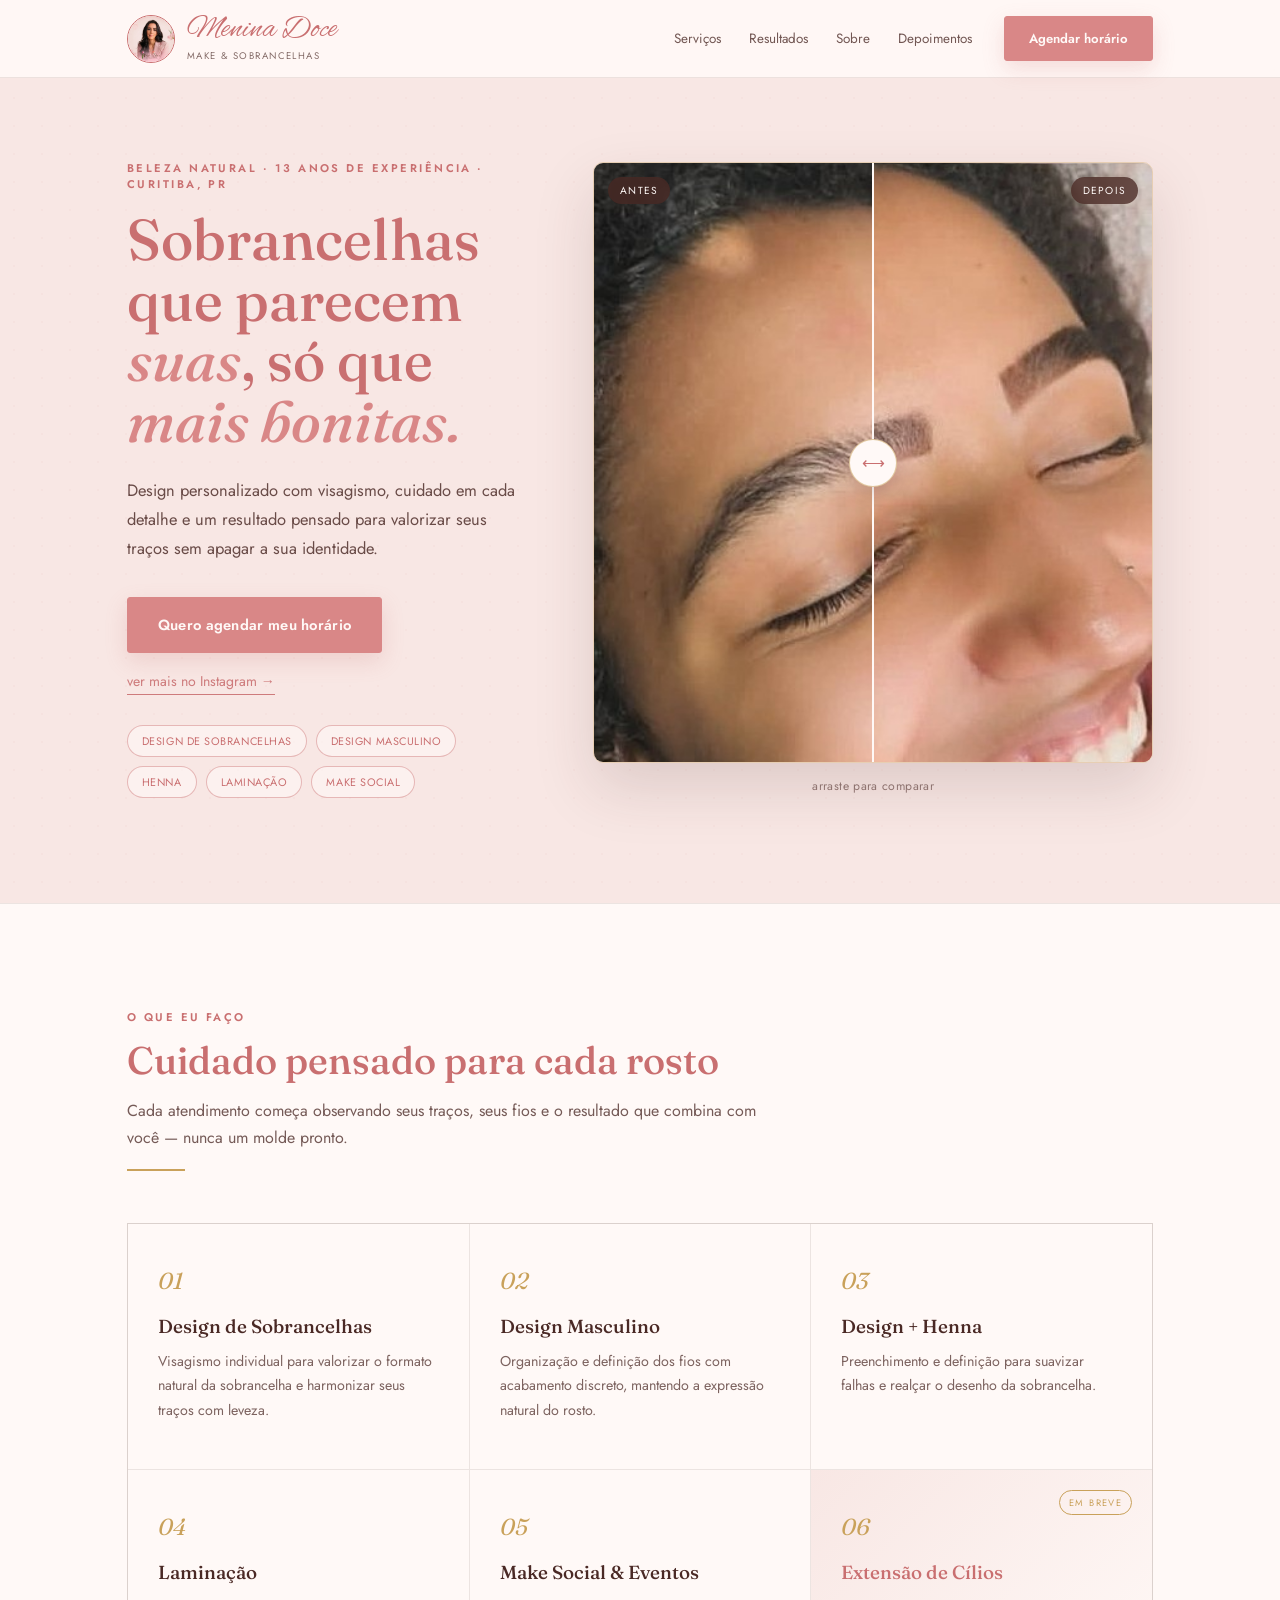
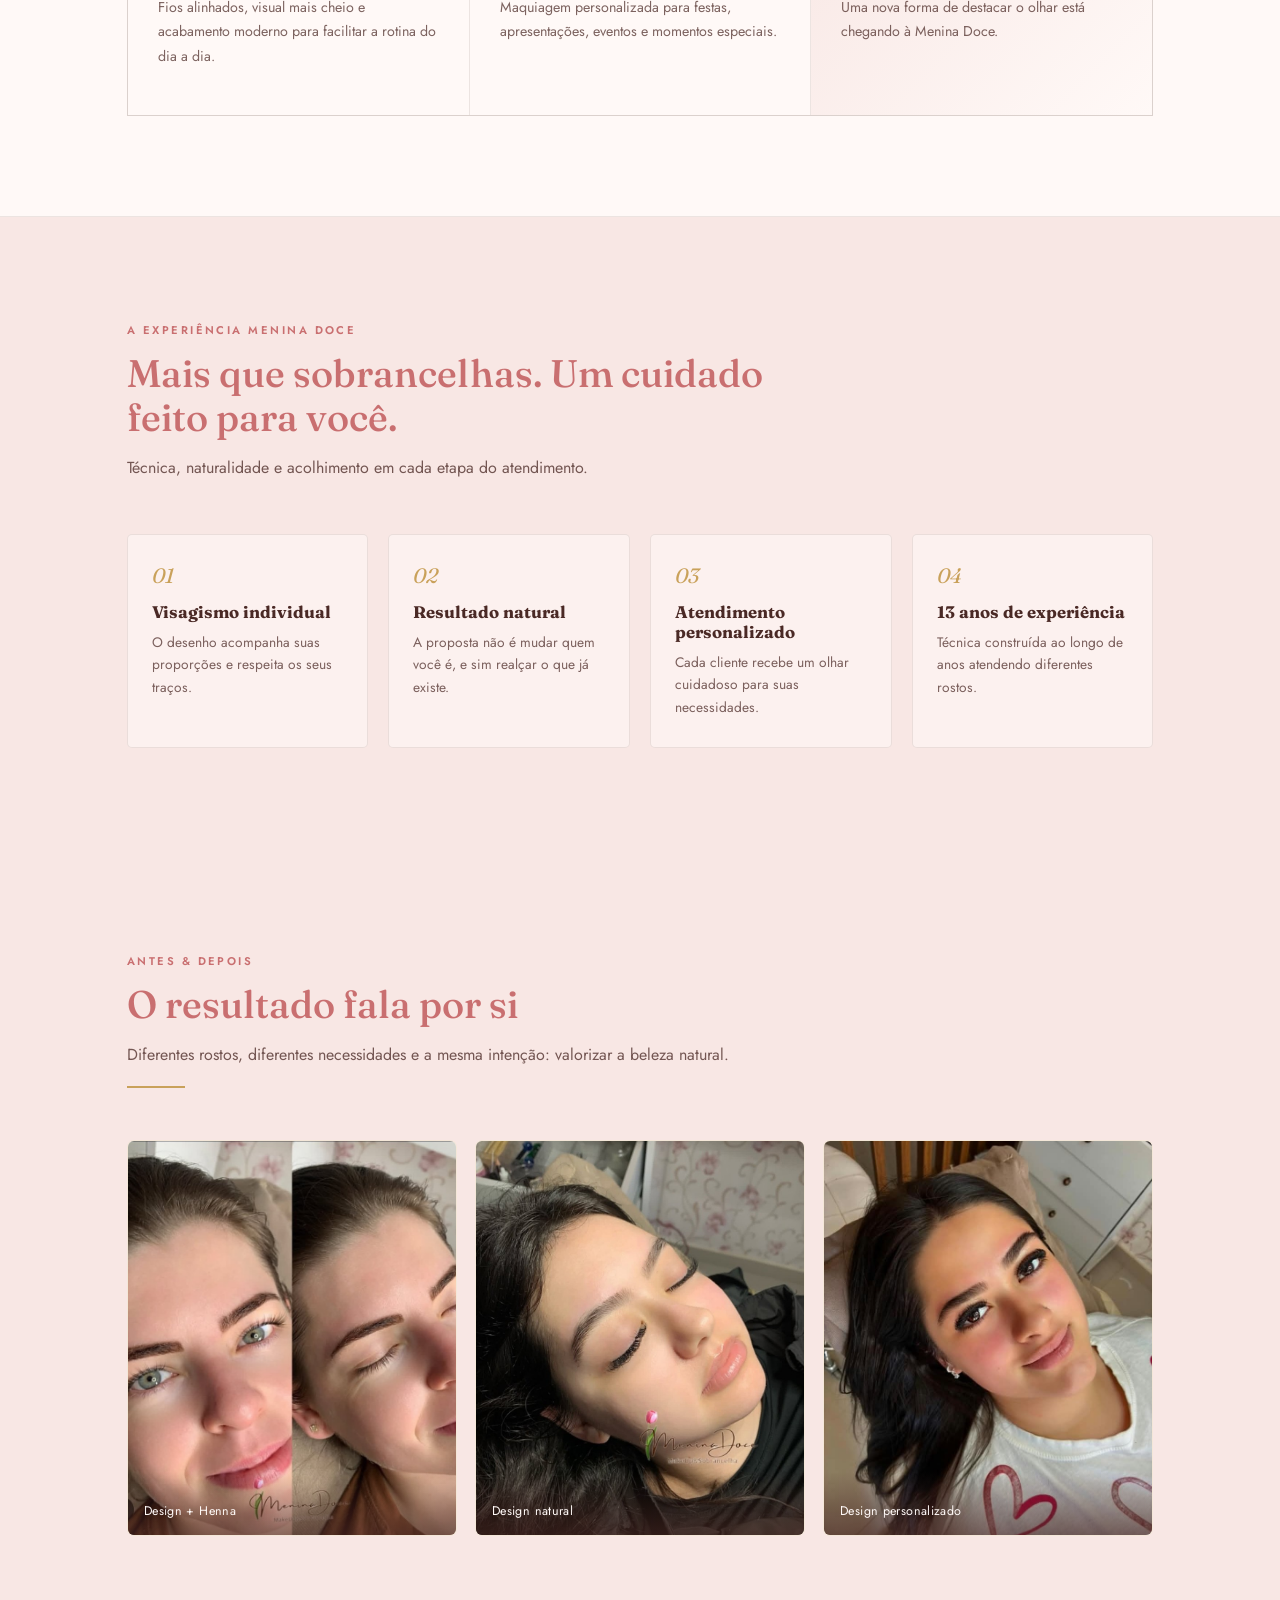
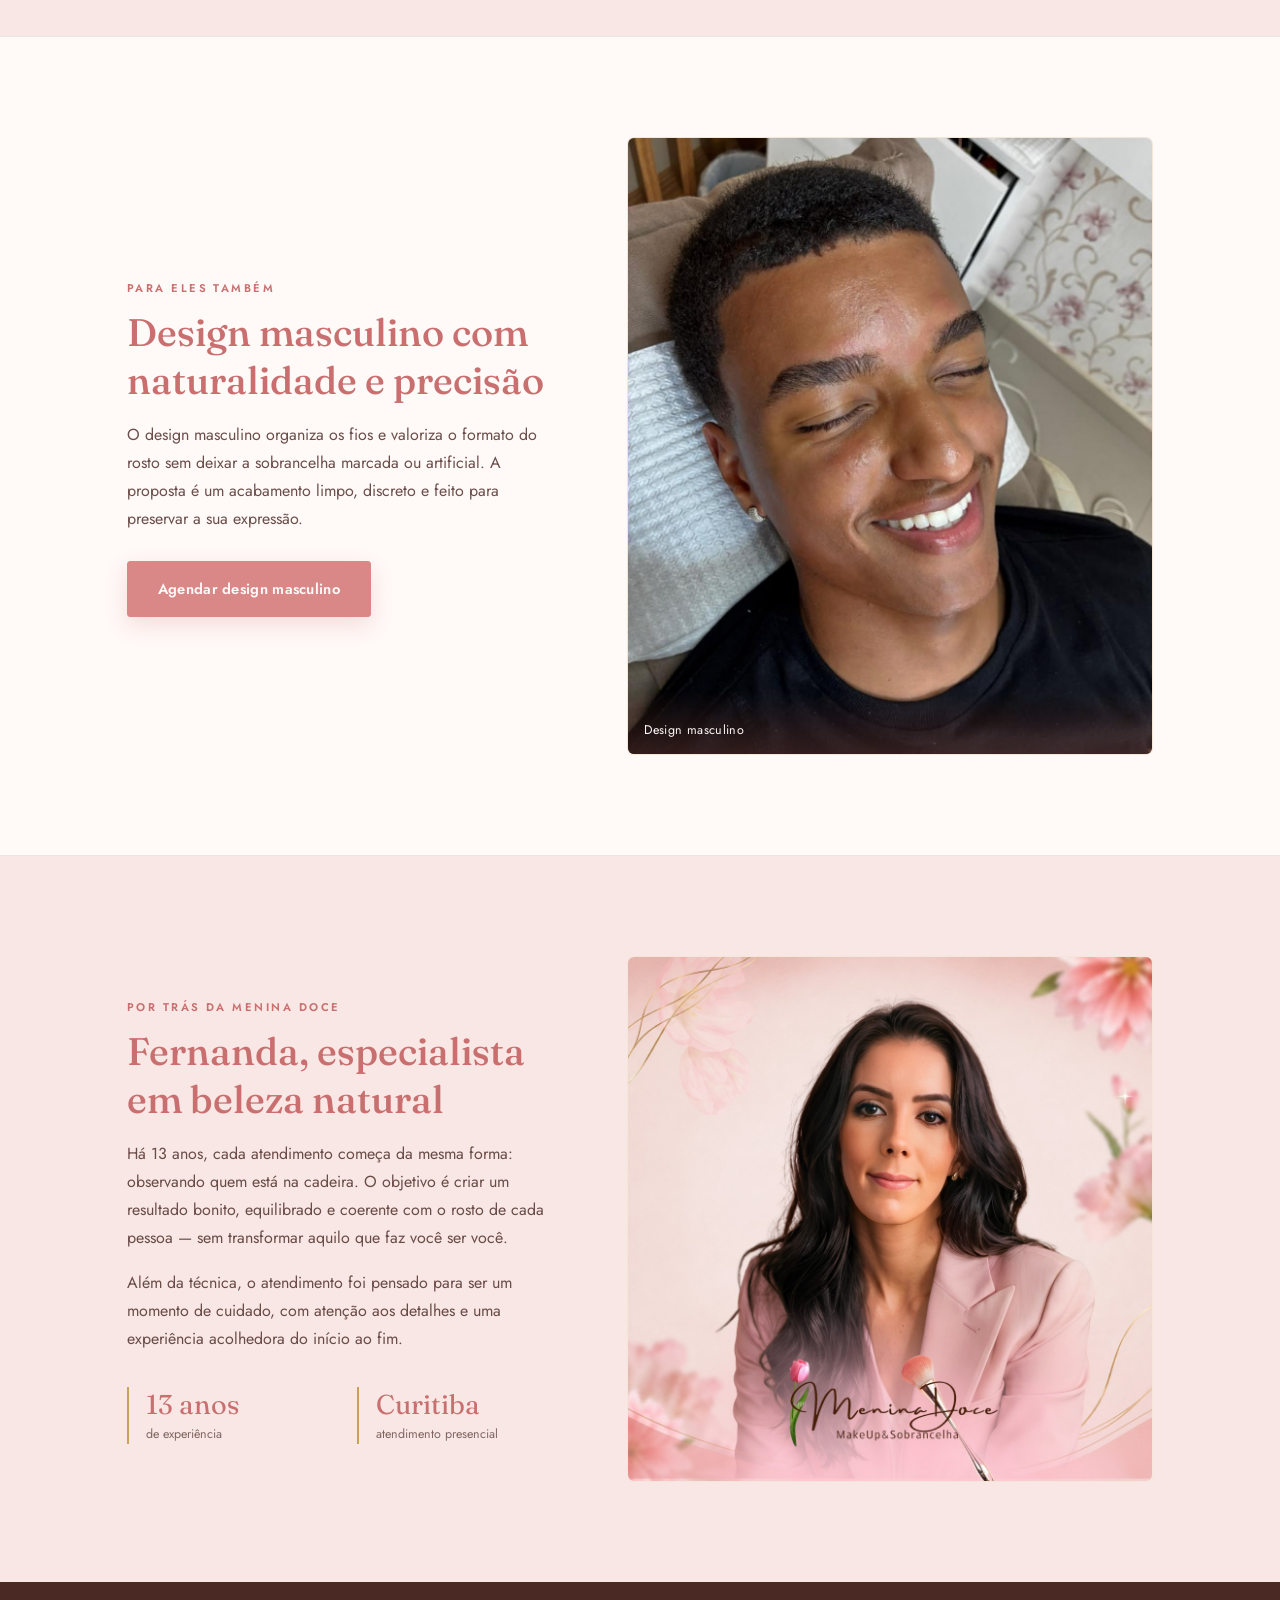
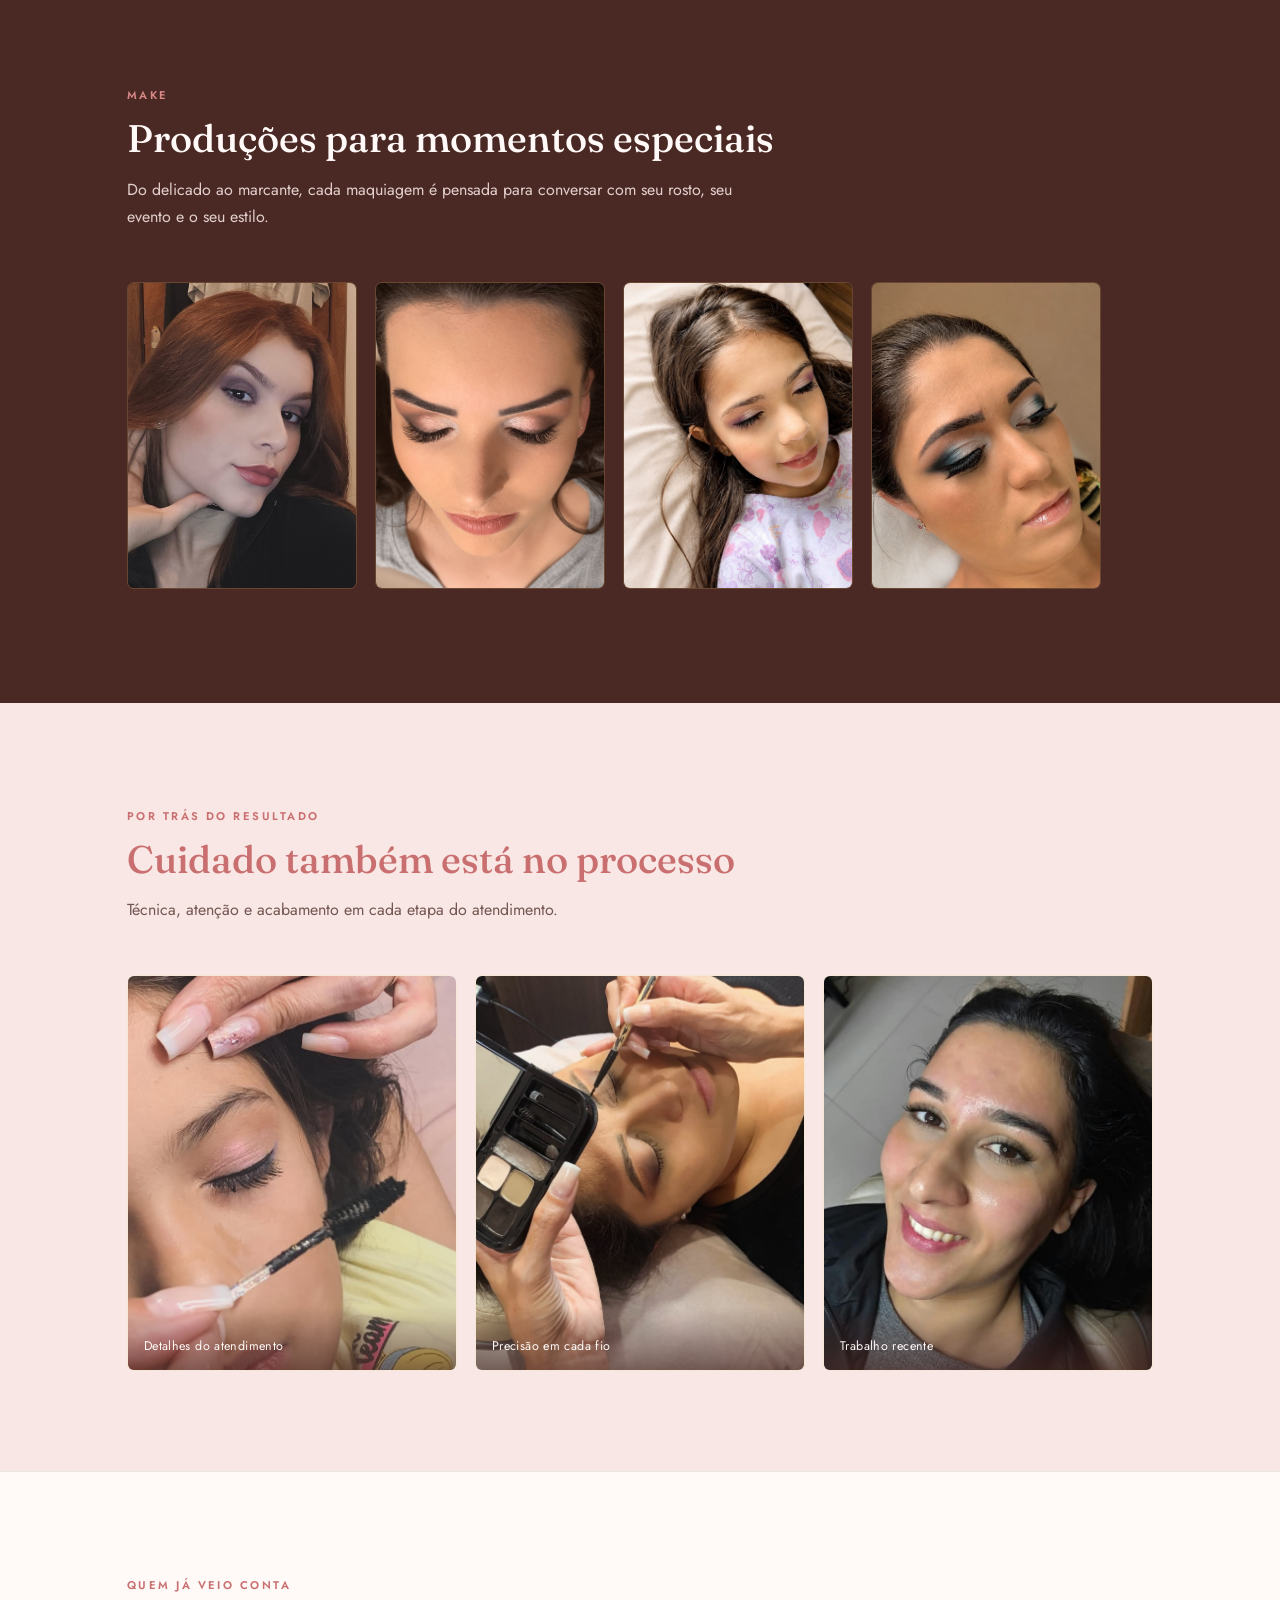
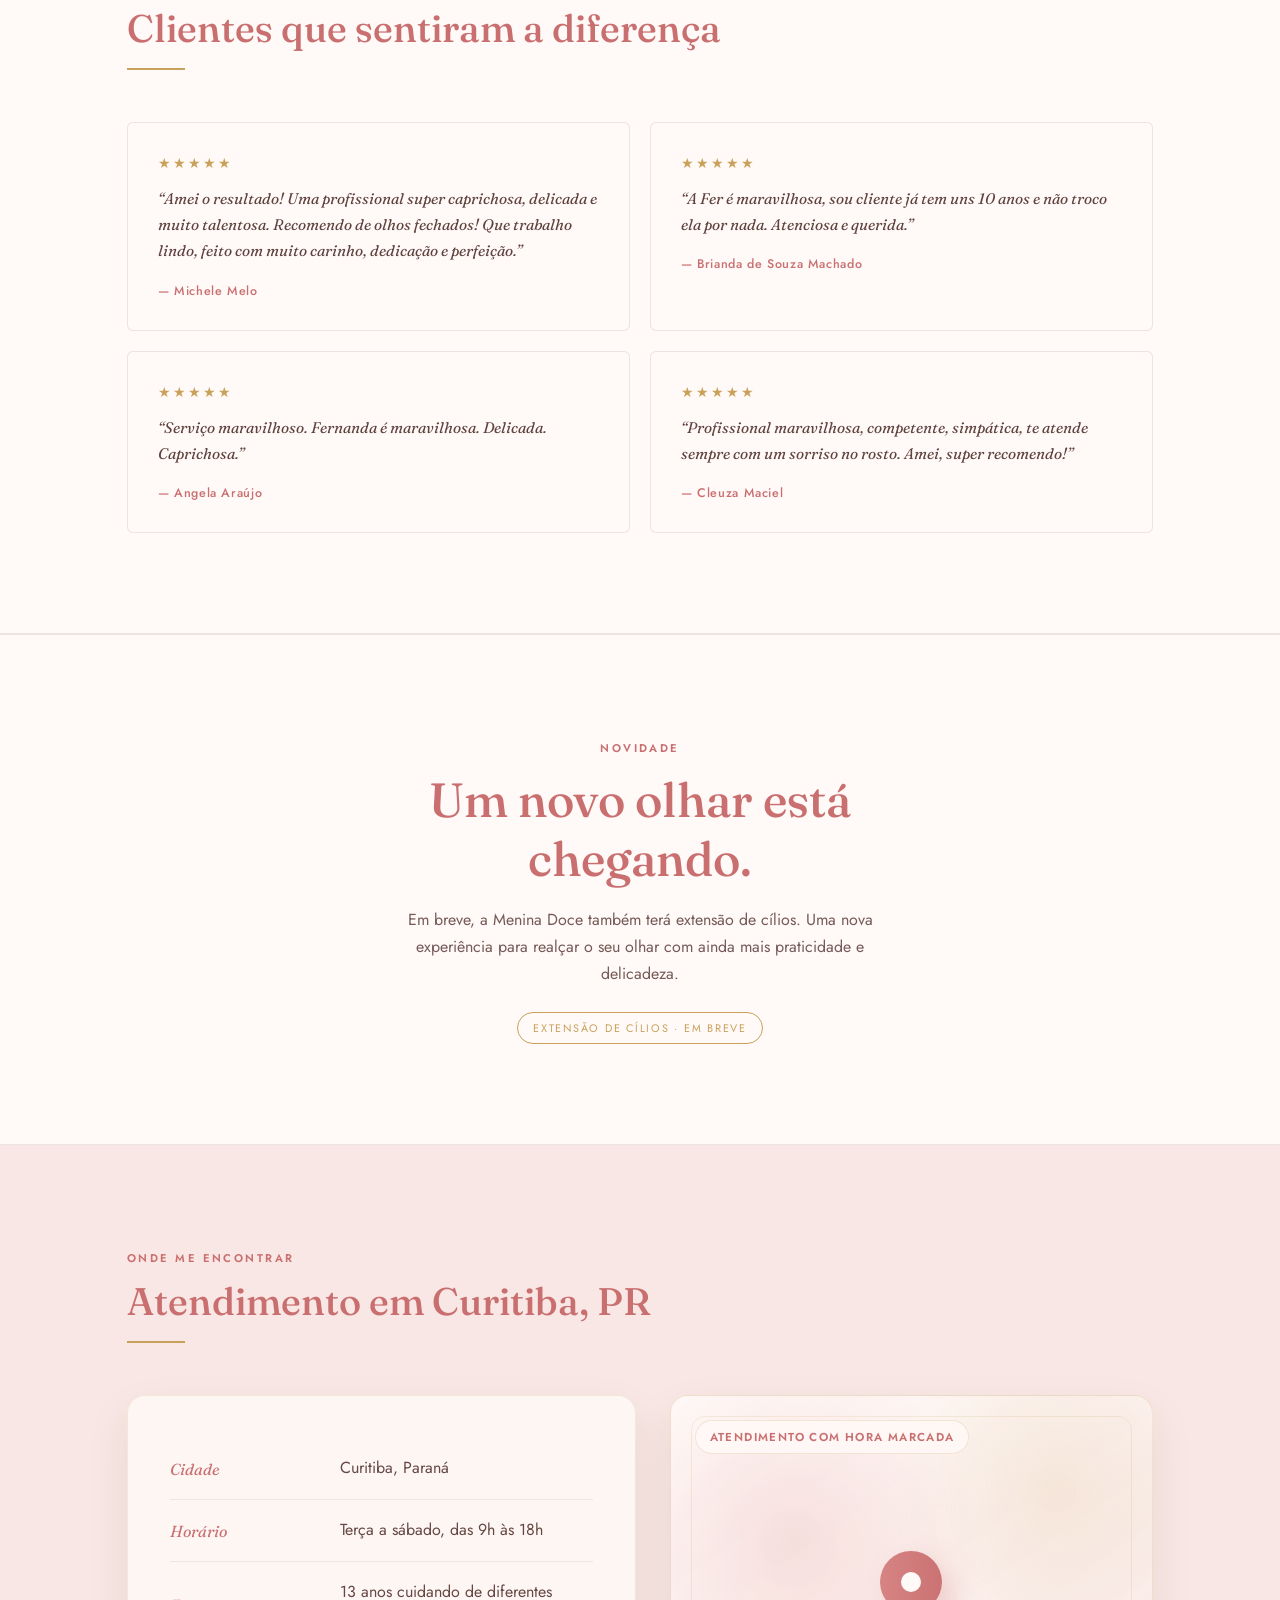
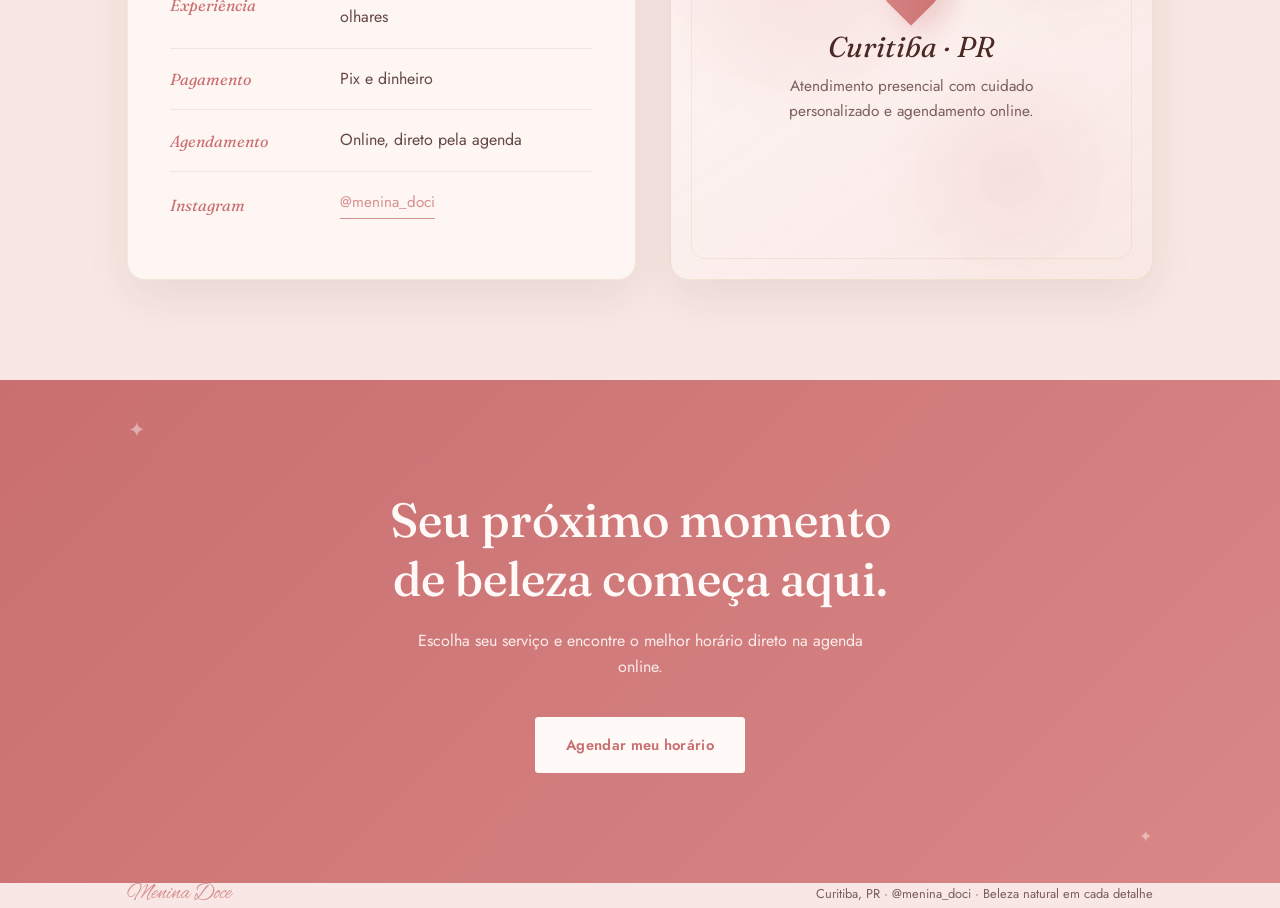
==== index.html.html @ 36ad9ea0 "Organiza arquivos para deploy no Netlify" ====
<!DOCTYPE html>
<html lang="pt-BR">

<head>
  <meta charset="UTF-8">
  <meta name="viewport" content="width=device-width, initial-scale=1.0">

  <title>Menina Doce — Sobrancelhas, Make & Beleza Natural | Curitiba</title>
  <meta
    name="description"
    content="Design de sobrancelhas, design masculino, henna, laminação e maquiagem em Curitiba. Atendimento personalizado com visagismo e 13 anos de experiência."
  >

  <!-- Ícone da aba -->
  <link
    rel="icon"
    href="data:image/svg+xml,<svg xmlns=%22http://www.w3.org/2000/svg%22 viewBox=%220 0 100 100%22><text y=%22.9em%22 font-size=%2290%22>🌷</text></svg>"
  >

  <!-- Fontes -->
  <link rel="preconnect" href="https://fonts.googleapis.com">
  <link rel="preconnect" href="https://fonts.gstatic.com" crossorigin>
  <link
    href="https://fonts.googleapis.com/css2?family=Fraunces:ital,opsz,wght@0,9..144,400;0,9..144,500;0,9..144,600;1,9..144,500&family=Alex+Brush&family=Jost:wght@300;400;500;600&display=swap"
    rel="stylesheet"
  >

  <link rel="stylesheet" href="style.css">
</head>

<body>
  <div class="texture"></div>

  <!-- =====================================================
       HEADER
  ====================================================== -->
  <header>
    <div class="nav">

      <a class="brand" href="#inicio" aria-label="Ir para o início">
        <img src="assets/logo_avatar.jpeg" alt="Logo Menina Doce">
        <div>
          <div class="brand-name">Menina Doce</div>
          <div class="brand-sub">Make &amp; Sobrancelhas</div>
        </div>
      </a>

      <nav class="nav-links" aria-label="Navegação principal">
        <a href="#servicos">Serviços</a>
        <a href="#resultados">Resultados</a>
        <a href="#sobre">Sobre</a>
        <a href="#depoimentos">Depoimentos</a>
      </nav>

      <a
        class="nav-cta"
        href="https://apnt.app/meninadoce?utm_source=site&utm_medium=menu&utm_content=agendar"
        target="_blank"
        rel="noopener"
      >
        Agendar horário
      </a>

    </div>
  </header>


  <main>

    <!-- =====================================================
         HERO
    ====================================================== -->
    <section class="hero" id="inicio">
      <div class="wrap">

        <div class="hero-grid">

          <div>
            <span class="eyebrow">
              Beleza natural · 13 anos de experiência · Curitiba, PR
            </span>

            <h1>
              Sobrancelhas que parecem <em>suas</em>,
              só que <em>mais bonitas.</em>
            </h1>

            <p class="lead">
              Design personalizado com visagismo, cuidado em cada detalhe
              e um resultado pensado para valorizar seus traços sem apagar
              a sua identidade.
            </p>

            <div class="cta-row">
              <a
                class="btn-primary"
                href="https://apnt.app/meninadoce?utm_source=site&utm_medium=hero&utm_content=agendar"
                target="_blank"
                rel="noopener"
              >
                Quero agendar meu horário
              </a>

              <a
                class="btn-ghost"
                href="https://www.instagram.com/menina_doci"
                target="_blank"
                rel="noopener"
              >
                ver mais no Instagram →
              </a>
            </div>

            <div class="pills" aria-label="Principais serviços">
              <span class="pill">Design de sobrancelhas</span>
              <span class="pill">Design masculino</span>
              <span class="pill">Henna</span>
              <span class="pill">Laminação</span>
              <span class="pill">Make social</span>
            </div>
          </div>

          <div class="ba-wrap">

            <div
              class="ba-frame"
              id="baFrame"
              aria-label="Comparação de antes e depois"
            >
              <span class="ba-tag before">antes</span>
              <span class="ba-tag after">depois</span>

              <img
                class="before-img"
                src="assets/img3_ba_anna - Copia.jpg"
                alt="Sobrancelha antes do design"
              >

              <img
                class="after-img"
                id="afterImg"
                src="assets/img3_ba_anna.jpg"
                alt="Sobrancelha depois do design"
              >

              <div
                class="ba-handle"
                id="baHandle"
                aria-hidden="true"
              ></div>
            </div>

            <p class="ba-caption">arraste para comparar</p>

          </div>

        </div>

      </div>
    </section>


    <!-- =====================================================
         SERVIÇOS
    ====================================================== -->
    <section class="services" id="servicos">
      <div class="wrap">

        <div class="section-head">
          <span class="eyebrow">O que eu faço</span>
          <h2>Cuidado pensado para cada rosto</h2>
          <p>
            Cada atendimento começa observando seus traços, seus fios e
            o resultado que combina com você — nunca um molde pronto.
          </p>
          <div class="divider"></div>
        </div>

        <div class="serv-grid">

          <article class="serv-card">
            <div class="serv-icon">01</div>
            <h3>Design de Sobrancelhas</h3>
            <p>
              Visagismo individual para valorizar o formato natural da
              sobrancelha e harmonizar seus traços com leveza.
            </p>
          </article>

          <article class="serv-card">
            <div class="serv-icon">02</div>
            <h3>Design Masculino</h3>
            <p>
              Organização e definição dos fios com acabamento discreto,
              mantendo a expressão natural do rosto.
            </p>
          </article>

          <article class="serv-card">
            <div class="serv-icon">03</div>
            <h3>Design + Henna</h3>
            <p>
              Preenchimento e definição para suavizar falhas e realçar
              o desenho da sobrancelha.
            </p>
          </article>

          <article class="serv-card">
            <div class="serv-icon">04</div>
            <h3>Laminação</h3>
            <p>
              Fios alinhados, visual mais cheio e acabamento moderno
              para facilitar a rotina do dia a dia.
            </p>
          </article>

          <article class="serv-card">
            <div class="serv-icon">05</div>
            <h3>Make Social &amp; Eventos</h3>
            <p>
              Maquiagem personalizada para festas, apresentações,
              eventos e momentos especiais.
            </p>
          </article>

          <article class="serv-card coming-soon">
            <div class="serv-icon">06</div>
            <h3>Extensão de Cílios</h3>
            <p>
              Uma nova forma de destacar o olhar está chegando à
              Menina Doce.
            </p>
          </article>

        </div>

      </div>
    </section>


    <!-- =====================================================
         DIFERENCIAIS
    ====================================================== -->
    <section class="diferenciais">
      <div class="wrap">

        <div class="section-head">
          <span class="eyebrow">A experiência Menina Doce</span>
          <h2>Mais que sobrancelhas. Um cuidado feito para você.</h2>
          <p>
            Técnica, naturalidade e acolhimento em cada etapa do atendimento.
          </p>
        </div>

        <div class="diferenciais-grid">

          <article class="diferencial-card">
            <div class="diferencial-number">01</div>
            <h3>Visagismo individual</h3>
            <p>
              O desenho acompanha suas proporções e respeita os seus traços.
            </p>
          </article>

          <article class="diferencial-card">
            <div class="diferencial-number">02</div>
            <h3>Resultado natural</h3>
            <p>
              A proposta não é mudar quem você é, e sim realçar o que já existe.
            </p>
          </article>

          <article class="diferencial-card">
            <div class="diferencial-number">03</div>
            <h3>Atendimento personalizado</h3>
            <p>
              Cada cliente recebe um olhar cuidadoso para suas necessidades.
            </p>
          </article>

          <article class="diferencial-card">
            <div class="diferencial-number">04</div>
            <h3>13 anos de experiência</h3>
            <p>
              Técnica construída ao longo de anos atendendo diferentes rostos.
            </p>
          </article>

        </div>

      </div>
    </section>


    <!-- =====================================================
         RESULTADOS / ANTES E DEPOIS
    ====================================================== -->
    <section id="resultados">
      <div class="wrap">

        <div class="section-head">
          <span class="eyebrow">Antes &amp; Depois</span>
          <h2>O resultado fala por si</h2>
          <p>
            Diferentes rostos, diferentes necessidades e a mesma intenção:
            valorizar a beleza natural.
          </p>
          <div class="divider"></div>
        </div>

        <div class="gallery-grid">

          <div class="g-item">
            <img
              src="assets/img2_ba_green_eyes.jpg"
              alt="Antes e depois de design de sobrancelhas"
              loading="lazy"
            >
            <div class="g-label">Design + Henna</div>
          </div>

          <div class="g-item">
            <img
              src="assets/img1_single_closed.jpg"
              alt="Antes e depois de design natural de sobrancelhas"
              loading="lazy"
            >
            <div class="g-label">Design natural</div>
          </div>

          <div class="g-item">
            <img
              src="assets/trabalho recente 4.jpeg"
              alt="Resultado de design de sobrancelhas"
              loading="lazy"
            >
            <div class="g-label">Design personalizado</div>
          </div>

        </div>

      </div>
    </section>


    <!-- =====================================================
         DESIGN MASCULINO
    ====================================================== -->
    <section class="services" id="masculino">
      <div class="wrap">

        <div class="sobre">

          <div>
            <span class="eyebrow">Para eles também</span>

            <h2>
              Design masculino com naturalidade e precisão
            </h2>

            <p>
              O design masculino organiza os fios e valoriza o formato
              do rosto sem deixar a sobrancelha marcada ou artificial.
              A proposta é um acabamento limpo, discreto e feito para
              preservar a sua expressão.
            </p>

            <div class="cta-row" style="margin-top:28px;">
              <a
                class="btn-primary"
                href="https://apnt.app/meninadoce?utm_source=site&utm_medium=masculino&utm_content=agendar"
                target="_blank"
                rel="noopener"
              >
                Agendar design masculino
              </a>
            </div>
          </div>

          <div class="gallery-grid" style="grid-template-columns:1fr;">
            <div class="g-item" style="aspect-ratio:4/4.7;">
              <img
                src="assets/design masculino 1.jpeg"
                alt="Resultado de design masculino de sobrancelhas"
                loading="lazy"
              >
              <div class="g-label">Design masculino</div>
            </div>
          </div>

        </div>

      </div>
    </section>


    <!-- =====================================================
         SOBRE A FERNANDA
    ====================================================== -->
    <section id="sobre">
      <div class="wrap">

        <div class="sobre">

          <div>
            <span class="eyebrow">Por trás da Menina Doce</span>

            <h2>Fernanda, especialista em beleza natural</h2>

            <p>
              Há 13 anos, cada atendimento começa da mesma forma:
              observando quem está na cadeira. O objetivo é criar um
              resultado bonito, equilibrado e coerente com o rosto de
              cada pessoa — sem transformar aquilo que faz você ser você.
            </p>

            <p>
              Além da técnica, o atendimento foi pensado para ser um
              momento de cuidado, com atenção aos detalhes e uma
              experiência acolhedora do início ao fim.
            </p>

            <div class="sobre-stats">

              <div class="stat-box">
                <span class="num">13 anos</span>
                <span class="label">de experiência</span>
              </div>

              <div class="stat-box">
                <span class="num">Curitiba</span>
                <span class="label">atendimento presencial</span>
              </div>

            </div>
          </div>

          <div class="gallery-grid" style="grid-template-columns:1fr;">
            <div class="g-item" style="aspect-ratio:1/1;">
              <img
                src="assets/logo_avatar.jpeg"
                alt="Fernanda, profissional da Menina Doce"
                loading="lazy"
              >
            </div>
          </div>

        </div>

      </div>
    </section>


    <!-- =====================================================
         MAKE
    ====================================================== -->
    <section class="portfolio" id="make">
      <div class="wrap">

        <div class="section-head">
          <span class="eyebrow">Make</span>
          <h2>Produções para momentos especiais</h2>
          <p>
            Do delicado ao marcante, cada maquiagem é pensada para
            conversar com seu rosto, seu evento e o seu estilo.
          </p>
        </div>

        <div class="strip">

          <div class="strip-item">
            <img
              src="assets/img4_redhead_makeup.jpg"
              alt="Maquiagem social em cliente ruiva"
              loading="lazy"
            >
          </div>

          <div class="strip-item">
            <img
              src="assets/make delicada.jpeg"
              alt="Maquiagem para apresentação de ballet"
              loading="lazy"
            >
          </div>

          <div class="strip-item">
            <img
              src="assets/make infantil.jpeg"
              alt="Maquiagem delicada para apresentação"
              loading="lazy"
            >
          </div>

          <div class="strip-item">
            <img
              src="assets/naty2.jpeg"
              alt="Maquiagem social finalizada"
              loading="lazy"
            >
          </div>

        </div>

      </div>
    </section>


    <!-- =====================================================
         BASTIDORES
    ====================================================== -->
    <section id="bastidores">
      <div class="wrap">

        <div class="section-head">
          <span class="eyebrow">Por trás do resultado</span>
          <h2>Cuidado também está no processo</h2>
          <p>
            Técnica, atenção e acabamento em cada etapa do atendimento.
          </p>
        </div>

        <div class="gallery-grid">

          <div class="g-item">
            <img
              src="assets/make (2).png"
              alt="Detalhe de procedimento de beleza na Menina Doce"
              loading="lazy"
            >
            <div class="g-label">Detalhes do atendimento</div>
          </div>

          <div class="g-item">
            <img
              src="assets/make.png"
              alt="Procedimento de design de sobrancelha"
              loading="lazy"
            >
            <div class="g-label">Precisão em cada fio</div>
          </div>

          <div class="g-item">
            <img
              src="assets/trabalho recente 3.jpeg"
              alt="Trabalho recente da Menina Doce"
              loading="lazy"
            >
            <div class="g-label">Trabalho recente</div>
          </div>

        </div>

      </div>
    </section>


    <!-- =====================================================
         DEPOIMENTOS
    ====================================================== -->
    <section class="services" id="depoimentos">
      <div class="wrap">

        <div class="section-head">
          <span class="eyebrow">Quem já veio conta</span>
          <h2>Clientes que sentiram a diferença</h2>
          <div class="divider"></div>
        </div>

        <div class="depo-grid">

          <article class="depo-card">
            <div class="stars" aria-label="5 estrelas">★★★★★</div>
            <p>
              “Amei o resultado! Uma profissional super caprichosa,
              delicada e muito talentosa. Recomendo de olhos fechados!
              Que trabalho lindo, feito com muito carinho, dedicação
              e perfeição.”
            </p>
            <div class="who">— Michele Melo</div>
          </article>

          <article class="depo-card">
            <div class="stars" aria-label="5 estrelas">★★★★★</div>
            <p>
              “A Fer é maravilhosa, sou cliente já tem uns 10 anos
              e não troco ela por nada. Atenciosa e querida.”
            </p>
            <div class="who">— Brianda de Souza Machado</div>
          </article>

          <article class="depo-card">
            <div class="stars" aria-label="5 estrelas">★★★★★</div>
            <p>
              “Serviço maravilhoso. Fernanda é maravilhosa.
              Delicada. Caprichosa.”
            </p>
            <div class="who">— Angela Araújo</div>
          </article>

          <article class="depo-card">
            <div class="stars" aria-label="5 estrelas">★★★★★</div>
            <p>
              “Profissional maravilhosa, competente, simpática,
              te atende sempre com um sorriso no rosto. Amei,
              super recomendo!”
            </p>
            <div class="who">— Cleuza Maciel</div>
          </article>

        </div>

      </div>
    </section>


    <!-- =====================================================
         CÍLIOS — EM BREVE
    ====================================================== -->
    <section class="lashes-coming" id="cilios">

      <div class="wrap">
        <div class="lashes-coming-inner">

          <span class="eyebrow">Novidade</span>

          <h2>Um novo olhar está chegando.</h2>

          <p>
            Em breve, a Menina Doce também terá extensão de cílios.
            Uma nova experiência para realçar o seu olhar com ainda
            mais praticidade e delicadeza.
          </p>

          <span class="coming-label">Extensão de cílios · em breve</span>

        </div>
      </div>

    </section>


   <!-- =====================================================
     LOCALIZAÇÃO
====================================================== -->
<section id="localizacao">
  <div class="wrap">

    <div class="section-head">
      <span class="eyebrow">Onde me encontrar</span>
      <h2>Atendimento em Curitiba, PR</h2>
      <div class="divider"></div>
    </div>

    <div class="loc">

      <!-- CARD DE INFORMAÇÕES -->
      <div class="loc-card">

        <div class="loc-row">
          <span class="k">Cidade</span>
          <span class="v">Curitiba, Paraná</span>
        </div>

        <div class="loc-row">
          <span class="k">Horário</span>
          <span class="v">Terça a sábado, das 9h às 18h</span>
        </div>

        <div class="loc-row">
          <span class="k">Experiência</span>
          <span class="v">13 anos cuidando de diferentes olhares</span>
        </div>

        <div class="loc-row">
          <span class="k">Pagamento</span>
          <span class="v">Pix e dinheiro</span>
        </div>

        <div class="loc-row">
          <span class="k">Agendamento</span>
          <span class="v">Online, direto pela agenda</span>
        </div>

        <div class="loc-row">
          <span class="k">Instagram</span>

          <span class="v">
            <a
              class="btn-ghost"
              href="https://www.instagram.com/menina_doci"
              target="_blank"
              rel="noopener"
            >
              @menina_doci
            </a>
          </span>
        </div>

      </div>


      <!-- BLOCO VISUAL -->
      <div
        class="loc-map"
        aria-label="Atendimento em Curitiba"
      >

        <span class="loc-badge">
          Atendimento com hora marcada
        </span>

        <div class="loc-center">

          <div class="pin"></div>

          <span class="city">
            Curitiba · PR
          </span>

          <span class="loc-note">
            Atendimento presencial com cuidado personalizado
            e agendamento online.
          </span>

        </div>

      </div>

    </div>
    <!-- FIM .loc -->

  </div>
  <!-- FIM .wrap -->
</section>
<!-- FIM #localizacao -->

  <!-- =====================================================
       CTA FINAL
  ====================================================== -->
  <section class="final-cta">

    <h2>Seu próximo momento de beleza começa aqui.</h2>

    <p>
      Escolha seu serviço e encontre o melhor horário direto
      na agenda online.
    </p>

    <a
      class="btn-primary"
      href="https://apnt.app/meninadoce?utm_source=site&utm_medium=final&utm_content=agendar"
      target="_blank"
      rel="noopener"
    >
      Agendar meu horário
    </a>

  </section>


  <!-- =====================================================
       FOOTER
  ====================================================== -->
  <footer class="wrap">

    <div class="brand-name script">
      Menina Doce
    </div>

    <div>
      Curitiba, PR · @menina_doci · Beleza natural em cada detalhe
    </div>

  </footer>
---- style.css ----
/* =========================================================
   MENINA DOCE — IDENTIDADE VISUAL
   ========================================================= */

:root {
  --blush: #F8E7E4;
  --rose: #D98787;
  --rose-deep: #C96F70;
  --chocolate: #4A2925;
  --gold: #C9A15A;
  --off-white: #FFF9F7;

  --rose-light: rgba(217, 135, 135, 0.12);
  --gold-light: rgba(201, 161, 90, 0.18);
  --line: rgba(74, 41, 37, 0.10);

  --shadow-soft: 0 18px 45px rgba(74, 41, 37, 0.08);
  --shadow-image: 0 25px 60px rgba(74, 41, 37, 0.15);
}


/* =========================================================
   RESET
   ========================================================= */

* {
  box-sizing: border-box;
  margin: 0;
  padding: 0;
}

html {
  scroll-behavior: smooth;
}

body {
  background: var(--blush);
  color: var(--chocolate);
  font-family: 'Jost', sans-serif;
  font-weight: 400;
  overflow-x: hidden;
}

img {
  max-width: 100%;
  display: block;
}

a {
  color: inherit;
  text-decoration: none;
}

button,
a {
  -webkit-tap-highlight-color: transparent;
}


/* =========================================================
   TEXTURE
   ========================================================= */

.texture {
  position: fixed;
  inset: 0;
  pointer-events: none;
  z-index: 0;
  opacity: 0.35;

  background-image:
    radial-gradient(
      rgba(201, 111, 112, 0.10) 1px,
      transparent 1px
    );

  background-size: 28px 28px;
}


/* =========================================================
   TIPOGRAFIA
   ========================================================= */

.script {
  font-family: 'Alex Brush', cursive;
}

.display {
  font-family: 'Fraunces', serif;
}

.eyebrow {
  display: inline-block;

  text-transform: uppercase;
  letter-spacing: 0.22em;

  font-size: 0.70rem;
  font-weight: 600;

  color: var(--rose-deep);
}

h1,
h2,
h3 {
  font-family: 'Fraunces', serif;
}


/* =========================================================
   CONTAINER
   ========================================================= */

.wrap {
  max-width: 1180px;
  margin: 0 auto;
  padding: 0 6vw;

  position: relative;
  z-index: 1;
}


/* =========================================================
   HEADER
   ========================================================= */

header {
  position: sticky;
  top: 0;
  z-index: 50;

  background: rgba(255, 249, 247, 0.90);

  backdrop-filter: blur(14px);
  -webkit-backdrop-filter: blur(14px);

  border-bottom: 1px solid var(--line);
}

.nav {
  max-width: 1180px;
  margin: 0 auto;

  display: flex;
  align-items: center;
  justify-content: space-between;

  padding: 14px 6vw;
}

.brand {
  display: flex;
  align-items: center;
  gap: 12px;
}

.brand img {
  width: 48px;
  height: 48px;

  border-radius: 50%;
  object-fit: cover;

  border: 1.5px solid var(--rose-deep);
}

.brand-name {
  font-family: 'Alex Brush', cursive;
  font-size: 1.95rem;

  color: var(--rose-deep);
  line-height: 1;
}

.brand-sub {
  margin-top: 4px;

  font-size: 0.60rem;
  letter-spacing: 0.15em;
  text-transform: uppercase;

  color: var(--chocolate);
  opacity: 0.68;
}


/* Se você adicionar links ao menu depois */

.nav-links {
  display: flex;
  align-items: center;
  gap: 28px;

  margin-left: auto;
  margin-right: 32px;

  font-size: 0.84rem;
}

.nav-links a {
  position: relative;
  color: var(--chocolate);
  opacity: 0.78;

  transition: opacity 0.25s ease;
}

.nav-links a:hover {
  opacity: 1;
}

.nav-links a::after {
  content: '';

  position: absolute;
  left: 0;
  bottom: -5px;

  width: 0;
  height: 1px;

  background: var(--gold);

  transition: width 0.25s ease;
}

.nav-links a:hover::after {
  width: 100%;
}


/* =========================================================
   BOTÕES
   ========================================================= */

.nav-cta,
.btn-primary {
  background: var(--rose);
  color: var(--off-white);

  border: 1px solid var(--rose);

  transition:
    transform 0.25s ease,
    background 0.25s ease,
    box-shadow 0.25s ease;

  box-shadow: 0 8px 22px rgba(201, 111, 112, 0.20);
}

.nav-cta {
  padding: 12px 24px;
  border-radius: 3px;

  font-size: 0.82rem;
  font-weight: 600;

  white-space: nowrap;
}

.nav-cta:hover,
.btn-primary:hover {
  background: var(--rose-deep);
  border-color: var(--rose-deep);

  transform: translateY(-2px);

  box-shadow: 0 12px 28px rgba(201, 111, 112, 0.28);
}

.btn-primary {
  display: inline-block;

  padding: 16px 30px;
  border-radius: 3px;

  font-size: 0.92rem;
  font-weight: 600;
  letter-spacing: 0.02em;
}

.btn-ghost {
  display: inline-block;

  font-size: 0.88rem;

  color: var(--rose-deep);

  border-bottom: 1px solid var(--rose-deep);

  padding-bottom: 3px;

  opacity: 0.9;

  transition:
    color 0.25s ease,
    border-color 0.25s ease;
}

.btn-ghost:hover {
  color: var(--chocolate);
  border-color: var(--gold);
}


/* =========================================================
   HERO
   ========================================================= */

.hero {
  padding: 82px 0 105px;
  position: relative;
}

.hero-grid {
  display: grid;
  grid-template-columns: minmax(0, 1.05fr) minmax(420px, 560px);
  gap: clamp(42px, 5vw, 82px);
  align-items: center;
}

.hero-grid > div:first-child {
  max-width: 620px;
}

.hero h1 {
  font-size: clamp(2.7rem, 4.5vw, 4rem);

  line-height: 1.05;

  font-weight: 500;

  margin: 16px 0 24px;

  color: var(--rose-deep);
}

.hero h1 em {
  font-style: italic;
  color: var(--rose);
}

.hero p.lead {
  max-width: 47ch;

  font-size: 1.03rem;
  line-height: 1.75;

  color: var(--chocolate);

  opacity: 0.82;

  margin-bottom: 34px;
}

.cta-row {
  display: flex;
  gap: 18px;

  flex-wrap: wrap;

  align-items: center;
}

.pills {
  display: flex;
  gap: 9px;

  flex-wrap: wrap;

  margin-top: 30px;
}

.pill {
  font-size: 0.68rem;

  letter-spacing: 0.05em;
  text-transform: uppercase;

  color: var(--rose-deep);

  border: 1px solid rgba(201, 111, 112, 0.45);

  padding: 7px 14px;

  border-radius: 30px;

  background: rgba(255, 249, 247, 0.60);
}


/* =========================================================
   BEFORE / AFTER
   ========================================================= */

.ba-wrap {
  position: relative;
  width: 100%;
  max-width: 560px;
  margin: 0 0 0 auto;
}

.ba-frame {
  position: relative;
  width: 100%;
  min-height: 0;
  border-radius: 10px;
  overflow: hidden;
  aspect-ratio: 900 / 966;
  box-shadow: var(--shadow-image);
  border: 1px solid rgba(201, 161, 90, 0.35);
}

.ba-frame img {
  position: absolute;
  inset: 0;

  width: 100%;
  height: 100%;

  object-fit: cover;

  user-select: none;
  -webkit-user-drag: none;
}

.ba-frame .after-img {
  clip-path: inset(0 0 0 50%);
}

.ba-tag {
  position: absolute;

  top: 14px;

  z-index: 3;

  font-size: 0.64rem;

  letter-spacing: 0.12em;

  text-transform: uppercase;

  background: rgba(74, 41, 37, 0.78);

  color: var(--off-white);

  padding: 6px 12px;

  border-radius: 20px;

  backdrop-filter: blur(5px);
}

.ba-tag.before {
  left: 14px;
}

.ba-tag.after {
  right: 14px;
}

.ba-handle {
  position: absolute;

  top: 0;
  bottom: 0;
  left: 50%;

  width: 2px;

  background: var(--off-white);

  transform: translateX(-50%);

  z-index: 4;

  cursor: ew-resize;
}

.ba-handle::after {
  content: '⟷';

  position: absolute;

  top: 50%;
  left: 50%;

  transform: translate(-50%, -50%);

  width: 46px;
  height: 46px;

  border-radius: 50%;

  background: var(--off-white);

  color: var(--rose-deep);

  border: 1px solid rgba(201, 161, 90, 0.55);

  display: flex;

  align-items: center;
  justify-content: center;

  font-size: 1rem;

  box-shadow: 0 7px 18px rgba(74, 41, 37, 0.18);
}

.ba-caption {
  text-align: center;

  font-size: 0.76rem;

  color: var(--chocolate);

  opacity: 0.58;

  margin-top: 14px;

  letter-spacing: 0.03em;
}


/* =========================================================
   SEÇÕES
   ========================================================= */

section {
  padding: 100px 0;
  position: relative;
}

.section-head {
  max-width: 650px;
  margin-bottom: 52px;
}

.section-head h2 {
  font-size: clamp(2rem, 3vw, 2.8rem);

  font-weight: 500;

  line-height: 1.15;

  margin-top: 11px;

  color: var(--rose-deep);
}

.section-head p {
  margin-top: 15px;

  opacity: 0.76;

  line-height: 1.7;

  font-size: 1rem;
}

.divider {
  width: 58px;
  height: 2px;

  background: var(--gold);

  margin-top: 18px;
}


/* =========================================================
   SERVIÇOS
   ========================================================= */

.services {
  background: var(--off-white);

  border-top: 1px solid var(--line);
  border-bottom: 1px solid var(--line);
}

.serv-grid {
  display: grid;

  grid-template-columns: repeat(3, 1fr);

  gap: 1px;

  background: var(--line);

  border: 1px solid var(--line);
}

.serv-card {
  background: var(--off-white);

  padding: 42px 30px;

  min-height: 245px;

  transition:
    background 0.3s ease,
    transform 0.3s ease;
}

.serv-card:hover {
  background: var(--blush);

  transform: translateY(-3px);
}

.serv-icon {
  font-family: 'Fraunces', serif;

  font-style: italic;

  font-size: 1.45rem;

  color: var(--gold);

  margin-bottom: 20px;
}

.serv-card h3 {
  font-size: 1.18rem;

  font-weight: 500;

  margin-bottom: 11px;

  color: var(--chocolate);
}

.serv-card p {
  font-size: 0.89rem;

  line-height: 1.7;

  color: var(--chocolate);

  opacity: 0.72;
}


/* =========================================================
   SERVIÇO — EM BREVE
   ========================================================= */

.serv-card.coming-soon {
  background:
    linear-gradient(
      135deg,
      var(--blush),
      var(--off-white)
    );

  position: relative;

  overflow: hidden;
}

.serv-card.coming-soon::before {
  content: 'EM BREVE';

  position: absolute;

  top: 20px;
  right: 20px;

  font-size: 0.58rem;

  letter-spacing: 0.15em;

  color: var(--gold);

  border: 1px solid var(--gold);

  padding: 5px 9px;

  border-radius: 20px;
}

.serv-card.coming-soon h3 {
  color: var(--rose-deep);
}


/* =========================================================
   DESTAQUE / DIFERENCIAL
   ========================================================= */

.diferenciais {
  background: var(--blush);
}

.diferenciais-grid {
  display: grid;

  grid-template-columns: repeat(4, 1fr);

  gap: 20px;
}

.diferencial-card {
  padding: 28px 24px;

  background: rgba(255, 249, 247, 0.60);

  border: 1px solid var(--line);

  border-radius: 5px;
}

.diferencial-number {
  color: var(--gold);

  font-family: 'Fraunces', serif;

  font-style: italic;

  font-size: 1.3rem;

  margin-bottom: 14px;
}

.diferencial-card h3 {
  color: var(--chocolate);

  font-size: 1.05rem;

  margin-bottom: 9px;
}

.diferencial-card p {
  font-size: 0.86rem;

  line-height: 1.65;

  opacity: 0.72;
}


/* =========================================================
   SOBRE
   ========================================================= */

.sobre {
  display: grid;

  grid-template-columns: 0.9fr 1.1fr;

  gap: 70px;

  align-items: center;
}

.sobre h2 {
  font-size: clamp(2rem, 3vw, 2.7rem);

  font-weight: 500;

  color: var(--rose-deep);

  margin-top: 10px;
}

.sobre p {
  margin-top: 17px;

  line-height: 1.75;

  color: var(--chocolate);

  opacity: 0.82;
}

.sobre-stats {
  display: grid;

  grid-template-columns: 1fr 1fr;

  gap: 30px;

  margin-top: 34px;
}

.stat-box {
  border-left: 2px solid var(--gold);

  padding-left: 17px;
}

.stat-box .num {
  font-family: 'Fraunces', serif;

  font-size: 1.7rem;

  color: var(--rose-deep);

  display: block;
}

.stat-box .label {
  font-size: 0.78rem;

  opacity: 0.68;
}


/* =========================================================
   GALERIA
   ========================================================= */

.gallery-grid {
  display: grid;

  grid-template-columns: repeat(3, 1fr);

  gap: 18px;
}

.g-item {
  position: relative;

  border-radius: 7px;

  overflow: hidden;

  aspect-ratio: 3 / 3.6;

  background: var(--off-white);

  border: 1px solid rgba(201, 161, 90, 0.20);
}

.g-item img {
  width: 100%;
  height: 100%;

  object-fit: cover;

  transition: transform 0.55s ease;
}

.g-item:hover img {
  transform: scale(1.05);
}

.g-label {
  position: absolute;

  bottom: 0;
  left: 0;
  right: 0;

  padding: 30px 16px 15px;

  background:
    linear-gradient(
      to top,
      rgba(74, 41, 37, 0.65),
      transparent
    );

  color: var(--off-white);

  font-size: 0.78rem;

  letter-spacing: 0.03em;
}


/* =========================================================
   PORTFÓLIO
   ========================================================= */

.portfolio {
  background: var(--chocolate);

  color: var(--off-white);
}

.portfolio .section-head h2 {
  color: var(--off-white);
}

.portfolio .section-head p {
  color: var(--blush);

  opacity: 0.88;
}

.portfolio .eyebrow {
  color: var(--rose);
}

.strip {
  display: flex;

  gap: 18px;

  overflow-x: auto;

  padding-bottom: 14px;

  scrollbar-width: thin;
}

.strip::-webkit-scrollbar {
  height: 5px;
}

.strip::-webkit-scrollbar-thumb {
  background: var(--rose);

  border-radius: 10px;
}

.strip-item {
  flex: 0 0 auto;

  width: 230px;

  border-radius: 7px;

  overflow: hidden;

  aspect-ratio: 3 / 4;

  border: 1px solid rgba(201, 161, 90, 0.25);
}

.strip-item img {
  width: 100%;
  height: 100%;

  object-fit: cover;

  transition: transform 0.5s ease;
}

.strip-item:hover img {
  transform: scale(1.04);
}


/* =========================================================
   CÍLIOS — EM BREVE
   ========================================================= */

.lashes-coming {
  background: var(--off-white);

  text-align: center;

  border-top: 1px solid var(--line);
  border-bottom: 1px solid var(--line);
}

.lashes-coming-inner {
  max-width: 650px;

  margin: 0 auto;
}

.lashes-coming h2 {
  color: var(--rose-deep);

  font-size: clamp(2rem, 4vw, 3rem);

  font-weight: 500;

  margin: 12px 0 18px;
}

.lashes-coming p {
  max-width: 48ch;

  margin: 0 auto;

  line-height: 1.7;

  opacity: 0.76;
}

.coming-label {
  display: inline-block;

  margin-top: 25px;

  padding: 7px 15px;

  border: 1px solid var(--gold);

  border-radius: 30px;

  color: var(--gold);

  font-size: 0.68rem;

  text-transform: uppercase;

  letter-spacing: 0.16em;
}


/* =========================================================
   QUOTE
   ========================================================= */

.quote {
  text-align: center;

  max-width: 760px;

  margin: 0 auto;

  padding: 110px 6vw;
}

.quote p {
  font-family: 'Fraunces', serif;

  font-style: italic;

  font-size: clamp(1.5rem, 2.7vw, 2rem);

  line-height: 1.5;

  color: var(--rose-deep);
}

.quote span {
  display: block;

  margin-top: 20px;

  font-family: 'Jost', sans-serif;

  font-style: normal;

  font-size: 0.82rem;

  opacity: 0.6;

  letter-spacing: 0.05em;
}


/* =========================================================
   DEPOIMENTOS
   ========================================================= */

.depo-grid,
.testi-grid {
  display: grid;

  grid-template-columns: repeat(2, 1fr);

  gap: 20px;
}

.depo-card,
.testi-card {
  background: var(--off-white);

  border: 1px solid var(--line);

  padding: 30px;

  border-radius: 6px;

  position: relative;

  transition:
    transform 0.3s ease,
    box-shadow 0.3s ease;
}

.depo-card:hover,
.testi-card:hover {
  transform: translateY(-3px);

  box-shadow: var(--shadow-soft);
}

.depo-card .stars {
  color: var(--gold);

  font-size: 0.88rem;

  margin-bottom: 13px;

  letter-spacing: 2px;
}

.depo-card p,
.testi-card p {
  font-family: 'Fraunces', serif;

  font-style: italic;

  font-size: 0.96rem;

  line-height: 1.7;

  color: var(--chocolate);

  opacity: 0.88;
}

.depo-card .who,
.testi-name {
  display: block;

  margin-top: 17px;

  color: var(--rose-deep);

  font-size: 0.78rem;

  font-weight: 500;

  letter-spacing: 0.05em;
}



/* =========================================================
   LOCALIZAÇÃO
   ========================================================= */

.loc {
  display: grid;
  grid-template-columns: minmax(320px, 1fr) minmax(320px, 0.95fr);
  gap: 34px;
  align-items: stretch;
}

.loc-card,
.loc-map {
  min-height: 390px;
  border-radius: 18px;
}

.loc-card {
  background: rgba(255, 249, 247, 0.82);
  border: 1px solid rgba(201, 161, 90, 0.18);
  padding: 42px;
  box-shadow: 0 18px 45px rgba(74, 41, 37, 0.08);
  backdrop-filter: blur(6px);
}

.loc-row {
  display: grid;
  grid-template-columns: 150px 1fr;
  gap: 20px;
  padding: 18px 0;
  border-bottom: 1px solid rgba(74, 41, 37, 0.08);
  align-items: center;
}

.loc-row:last-child {
  border-bottom: none;
}

.loc-row .k {
  font-family: 'Fraunces', serif;
  font-style: italic;
  color: var(--rose-deep);
  font-size: 1rem;
}

.loc-row .v {
  font-size: 1rem;
  color: var(--chocolate);
  opacity: 0.85;
  line-height: 1.55;
}

.loc-row .v .btn-ghost {
  font-size: 0.95rem;
}

.loc-map {
  position: relative;
  overflow: hidden;
  border: 1px solid rgba(201, 161, 90, 0.22);
  background:
    radial-gradient(circle at 25% 30%, rgba(217, 135, 135, 0.20), transparent 38%),
    radial-gradient(circle at 80% 20%, rgba(201, 161, 90, 0.14), transparent 30%),
    radial-gradient(circle at 70% 78%, rgba(217, 135, 135, 0.12), transparent 25%),
    linear-gradient(145deg, rgba(255,249,247,0.98), rgba(248,231,228,0.92));
  box-shadow: 0 18px 45px rgba(74, 41, 37, 0.08);
  display: flex;
  align-items: center;
  justify-content: center;
  padding: 28px;
}

.loc-map::before {
  content: '';
  position: absolute;
  inset: 20px;
  border-radius: 14px;
  border: 1px solid rgba(201, 161, 90, 0.16);
  pointer-events: none;
}

.loc-badge {
  position: absolute;
  top: 24px;
  left: 24px;
  display: inline-flex;
  align-items: center;
  gap: 8px;
  padding: 8px 14px;
  border-radius: 999px;
  background: rgba(255, 249, 247, 0.92);
  border: 1px solid rgba(201, 161, 90, 0.22);
  color: var(--rose-deep);
  font-size: 0.72rem;
  text-transform: uppercase;
  letter-spacing: 0.12em;
  font-weight: 600;
}

.loc-center {
  text-align: center;
  max-width: 300px;
  position: relative;
  z-index: 1;
}

.pin {
  width: 62px;
  height: 62px;
  margin: 0 auto 16px;
  border-radius: 50% 50% 50% 0;
  background: linear-gradient(135deg, var(--rose), var(--rose-deep));
  transform: rotate(-45deg);
  display: flex;
  align-items: center;
  justify-content: center;
  box-shadow: 0 16px 28px rgba(201, 111, 112, 0.26);
}

.pin::after {
  content: '';
  width: 20px;
  height: 20px;
  border-radius: 50%;
  background: var(--off-white);
  transform: rotate(45deg);
}

.loc-map .city {
  display: block;
  position: static;
  font-family: 'Fraunces', serif;
  font-style: italic;
  color: var(--chocolate);
  font-size: 1.8rem;
  margin-bottom: 10px;
}

.loc-note {
  display: block;
  font-size: 0.96rem;
  color: var(--chocolate);
  opacity: 0.72;
  line-height: 1.65;
  max-width: 28ch;
  margin: 0 auto;
}

@media (max-width: 880px) {
  .loc {
    grid-template-columns: 1fr;
    gap: 24px;
  }

  .loc-card,
  .loc-map {
    min-height: auto;
  }

  .loc-card {
    padding: 28px 24px;
  }

  .loc-row {
    grid-template-columns: 1fr;
    gap: 6px;
    padding: 16px 0;
  }

  .loc-map {
    min-height: 340px;
    padding: 24px;
  }

  .loc-badge {
    top: 18px;
    left: 18px;
    font-size: 0.65rem;
    padding: 7px 12px;
  }

  .loc-map .city {
    font-size: 1.5rem;
  }

  .loc-note {
    font-size: 0.9rem;
  }
}


/* =========================================================
   FINAL CTA
   ========================================================= */

.final-cta {
  background:
    linear-gradient(
      135deg,
      var(--rose-deep),
      var(--rose)
    );

  color: var(--off-white);

  text-align: center;

  padding: 110px 6vw;

  position: relative;

  overflow: hidden;
}

.final-cta::before {
  content: '✦';

  position: absolute;

  top: 35px;
  left: 10%;

  color: rgba(255, 249, 247, 0.45);

  font-size: 1.3rem;
}

.final-cta::after {
  content: '✦';

  position: absolute;

  bottom: 35px;
  right: 10%;

  color: rgba(255, 249, 247, 0.45);

  font-size: 1rem;
}

.final-cta h2 {
  font-family: 'Fraunces', serif;

  font-weight: 500;

  font-size: clamp(2rem, 4vw, 3rem);

  max-width: 18ch;

  margin: 0 auto 20px;
}

.final-cta p {
  opacity: 0.90;

  max-width: 48ch;

  margin: 0 auto 36px;

  line-height: 1.65;
}

.final-cta .btn-primary {
  background: var(--off-white);

  color: var(--rose-deep);

  border-color: var(--off-white);

  box-shadow: none;
}

.final-cta .btn-primary:hover {
  background: var(--chocolate);

  color: var(--off-white);

  border-color: var(--chocolate);
}


/* =========================================================
   FOOTER
   ========================================================= */

footer {
  padding: 46px 6vw;

  display: flex;

  align-items: center;
  justify-content: space-between;

  flex-wrap: wrap;

  gap: 16px;

  font-size: 0.80rem;

  color: var(--chocolate);

  opacity: 0.72;
}

footer .brand-name {
  color: var(--rose-deep);

  font-size: 1.4rem;
}


/* =========================================================
   ACESSIBILIDADE
   ========================================================= */

:focus-visible {
  outline: 2px solid var(--gold);

  outline-offset: 4px;
}


/* =========================================================
   RESPONSIVIDADE — TABLET
   ========================================================= */

@media (max-width: 1000px) {

  .hero-grid {
    grid-template-columns: minmax(0, 1fr) minmax(340px, 430px);
    gap: 36px;
  }

  .hero h1 {
    font-size: clamp(2.5rem, 5vw, 3.4rem);
  }

  .ba-wrap {
    width: 100%;
    max-width: 430px;
    margin-left: auto;
  }

  .serv-grid {
    grid-template-columns: repeat(2, 1fr);
  }

  .diferenciais-grid {
    grid-template-columns: repeat(2, 1fr);
  }

  .sobre {
    grid-template-columns: 1fr;

    gap: 50px;
  }
}


/* =========================================================
   RESPONSIVIDADE — MOBILE
   ========================================================= */

@media (max-width: 880px) {

  .nav {
    padding: 12px 5vw;
  }

  .nav-links {
    display: none;
  }

  .brand img {
    width: 43px;
    height: 43px;
  }

  .brand-name {
    font-size: 1.7rem;
  }

  .brand-sub {
    font-size: 0.55rem;
  }

  .nav-cta {
    padding: 10px 16px;

    font-size: 0.72rem;
  }

  .hero {
    padding: 55px 0 75px;
  }

  .hero-grid {
    grid-template-columns: 1fr;

    gap: 50px;
  }

  .hero h1 {
    font-size: clamp(2.5rem, 11vw, 3.5rem);
  }

  .hero p.lead {
    font-size: 0.98rem;
  }

  .ba-wrap {
    width: min(100%, 480px);
    max-width: 480px;
    margin: 0 auto;
  }

  section {
    padding: 75px 0;
  }

  .section-head {
    margin-bottom: 38px;
  }

  .serv-grid {
    grid-template-columns: 1fr 1fr;
  }

  .gallery-grid {
    grid-template-columns: 1fr 1fr;
  }

  .loc {
    grid-template-columns: 1fr;

    gap: 35px;
  }

  .depo-grid,
  .testi-grid {
    grid-template-columns: 1fr;
  }
}


/* =========================================================
   RESPONSIVIDADE — CELULAR
   ========================================================= */

@media (max-width: 560px) {

  .wrap {
    padding: 0 5vw;
  }

  .nav {
    padding: 11px 5vw;
  }

  .nav-cta {
    padding: 9px 13px;
  }

  .hero {
    padding-top: 45px;
  }

  .eyebrow {
    font-size: 0.62rem;

    letter-spacing: 0.17em;

    line-height: 1.7;
  }

  .hero h1 {
    font-size: 2.55rem;

    line-height: 1.08;
  }

  .hero p.lead {
    font-size: 0.94rem;

    line-height: 1.7;
  }


  .ba-wrap {
    width: 100%;
    max-width: 430px;
    margin: 0 auto;
  }

  .ba-frame {
    border-radius: 8px;
  }

  .cta-row {
    flex-direction: column;

    align-items: stretch;
  }

  .btn-primary {
    width: 100%;

    text-align: center;

    padding: 15px 20px;
  }

  .btn-ghost {
    align-self: center;

    margin-top: 4px;
  }

  .pills {
    gap: 7px;

    margin-top: 25px;
  }

  .pill {
    font-size: 0.61rem;

    padding: 6px 10px;
  }

  .serv-grid {
    grid-template-columns: 1fr;
  }

  .serv-card {
    min-height: auto;

    padding: 34px 25px;
  }

  .diferenciais-grid {
    grid-template-columns: 1fr;
  }

  .gallery-grid {
    grid-template-columns: 1fr 1fr;

    gap: 10px;
  }

  .g-item {
    border-radius: 5px;
  }

  .g-label {
    font-size: 0.67rem;

    padding: 25px 10px 10px;
  }

  .sobre-stats {
    grid-template-columns: 1fr 1fr;

    gap: 15px;
  }

  .stat-box .num {
    font-size: 1.4rem;
  }

  .loc-card {
    padding: 25px 20px;
  }

  .loc-row {
    flex-direction: column;

    gap: 5px;
  }

  .loc-row .k {
    min-width: 0;
  }

  .quote {
    padding: 75px 5vw;
  }

  .quote p {
    font-size: 1.4rem;
  }

  .final-cta {
    padding: 80px 5vw;
  }

  footer {
    padding: 35px 5vw;

    flex-direction: column;

    align-items: flex-start;
  }
}


/* =========================================================
   REDUÇÃO DE MOVIMENTO
   ========================================================= */

@media (prefers-reduced-motion: reduce) {

  *,
  *::before,
  *::after {
    transition: none !important;

    animation: none !important;

    scroll-behavior: auto !important;
  }
}
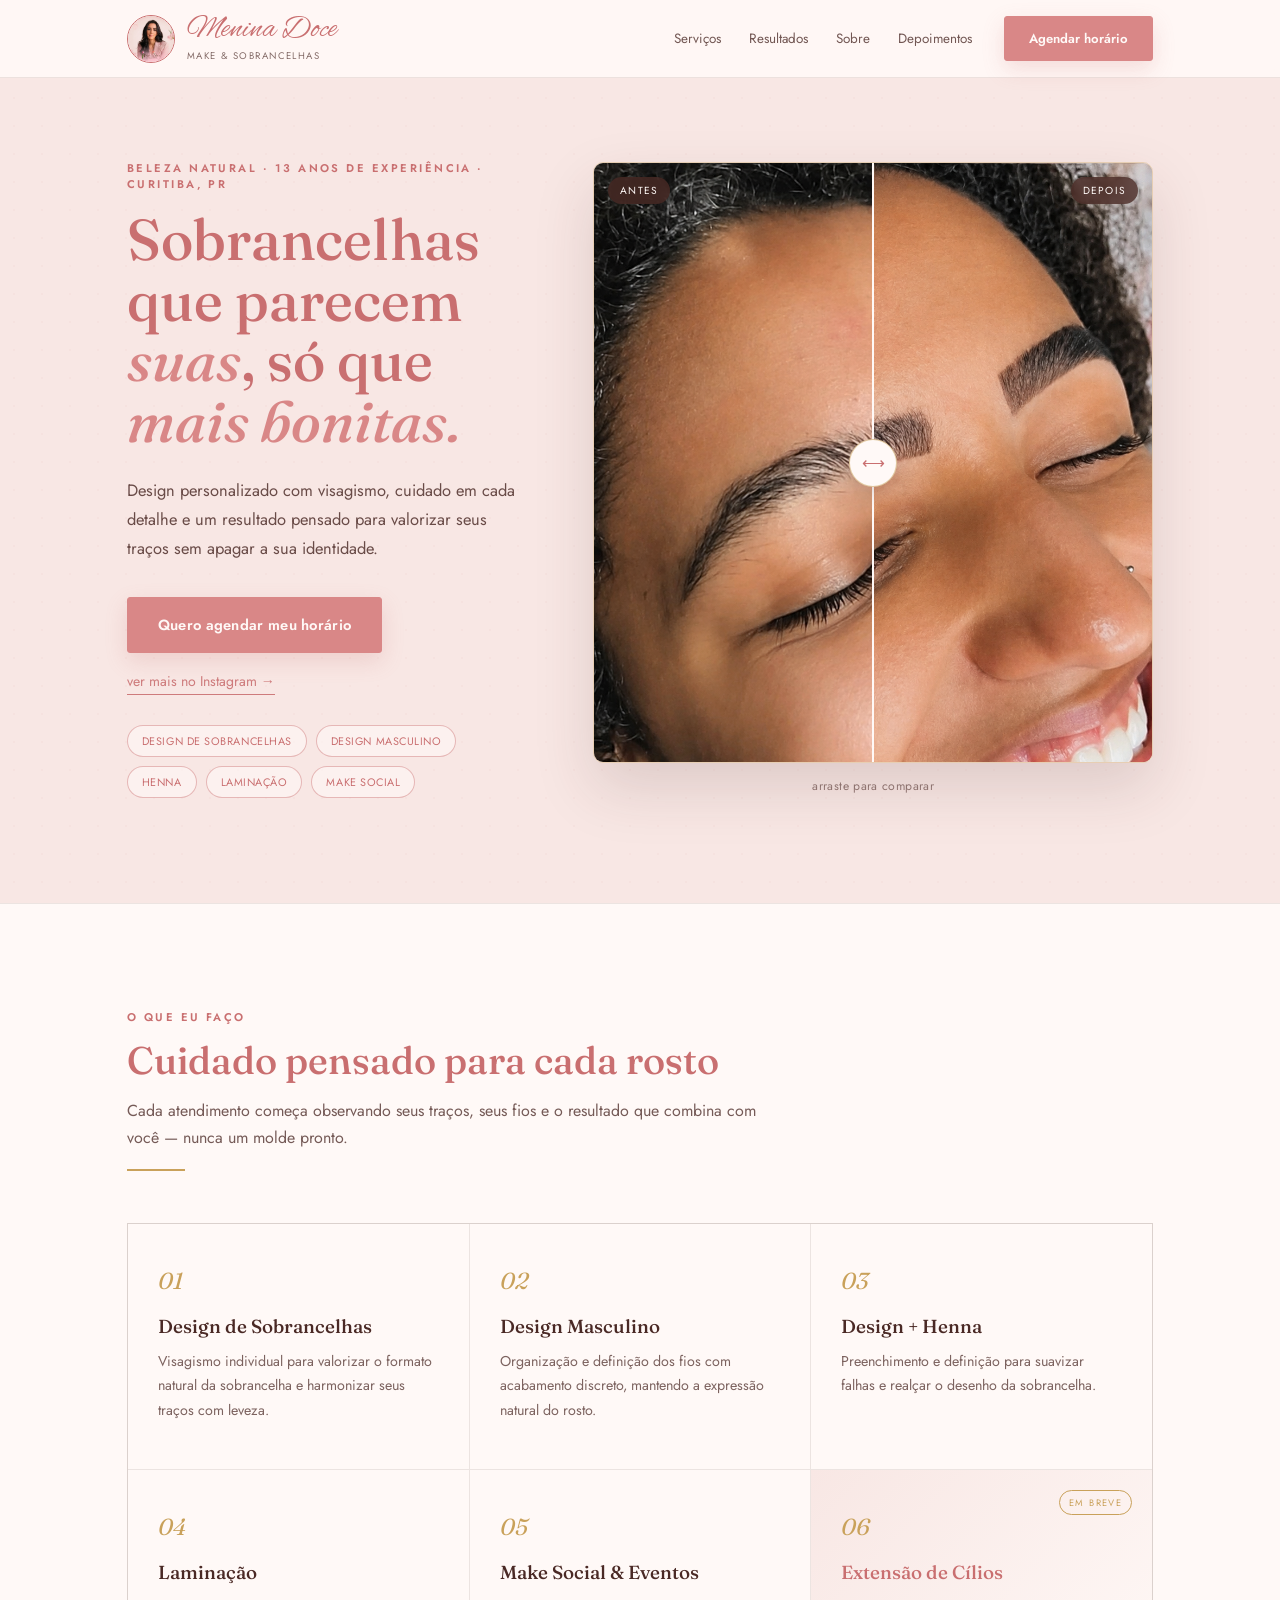
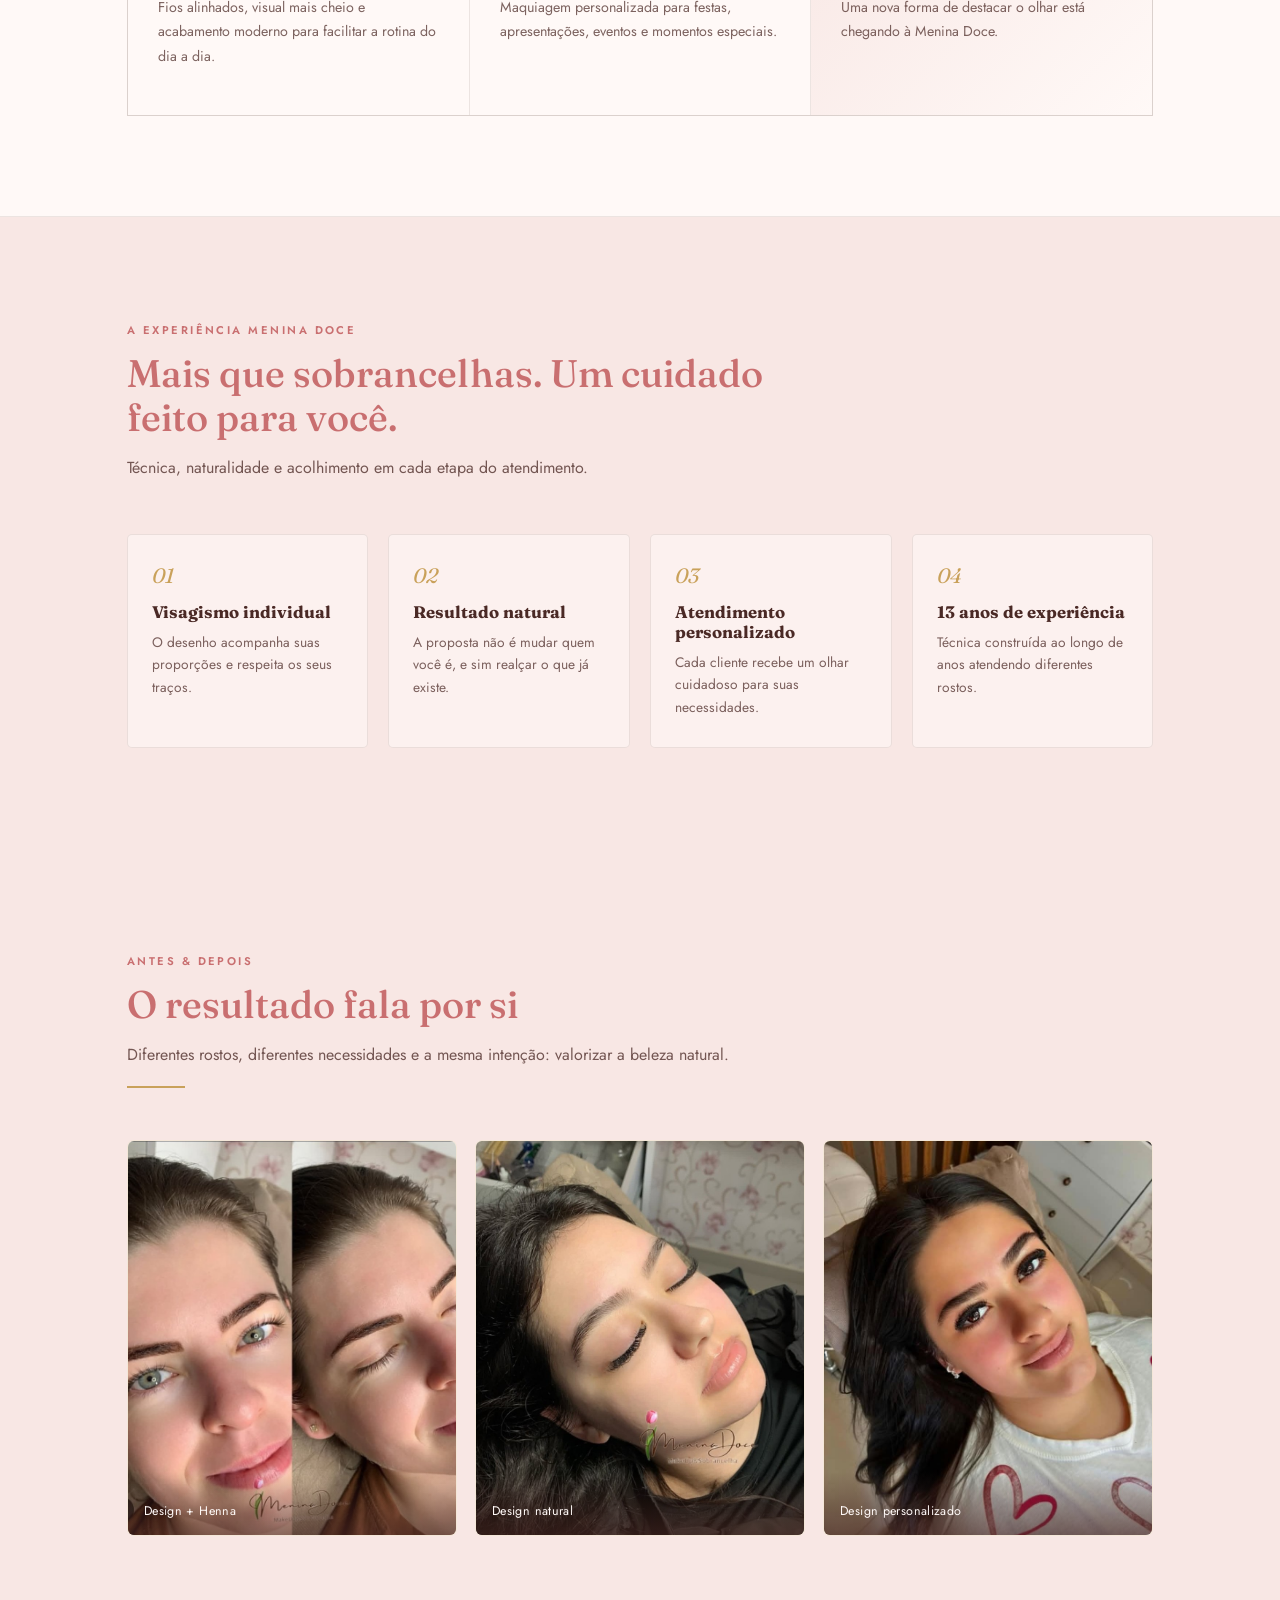
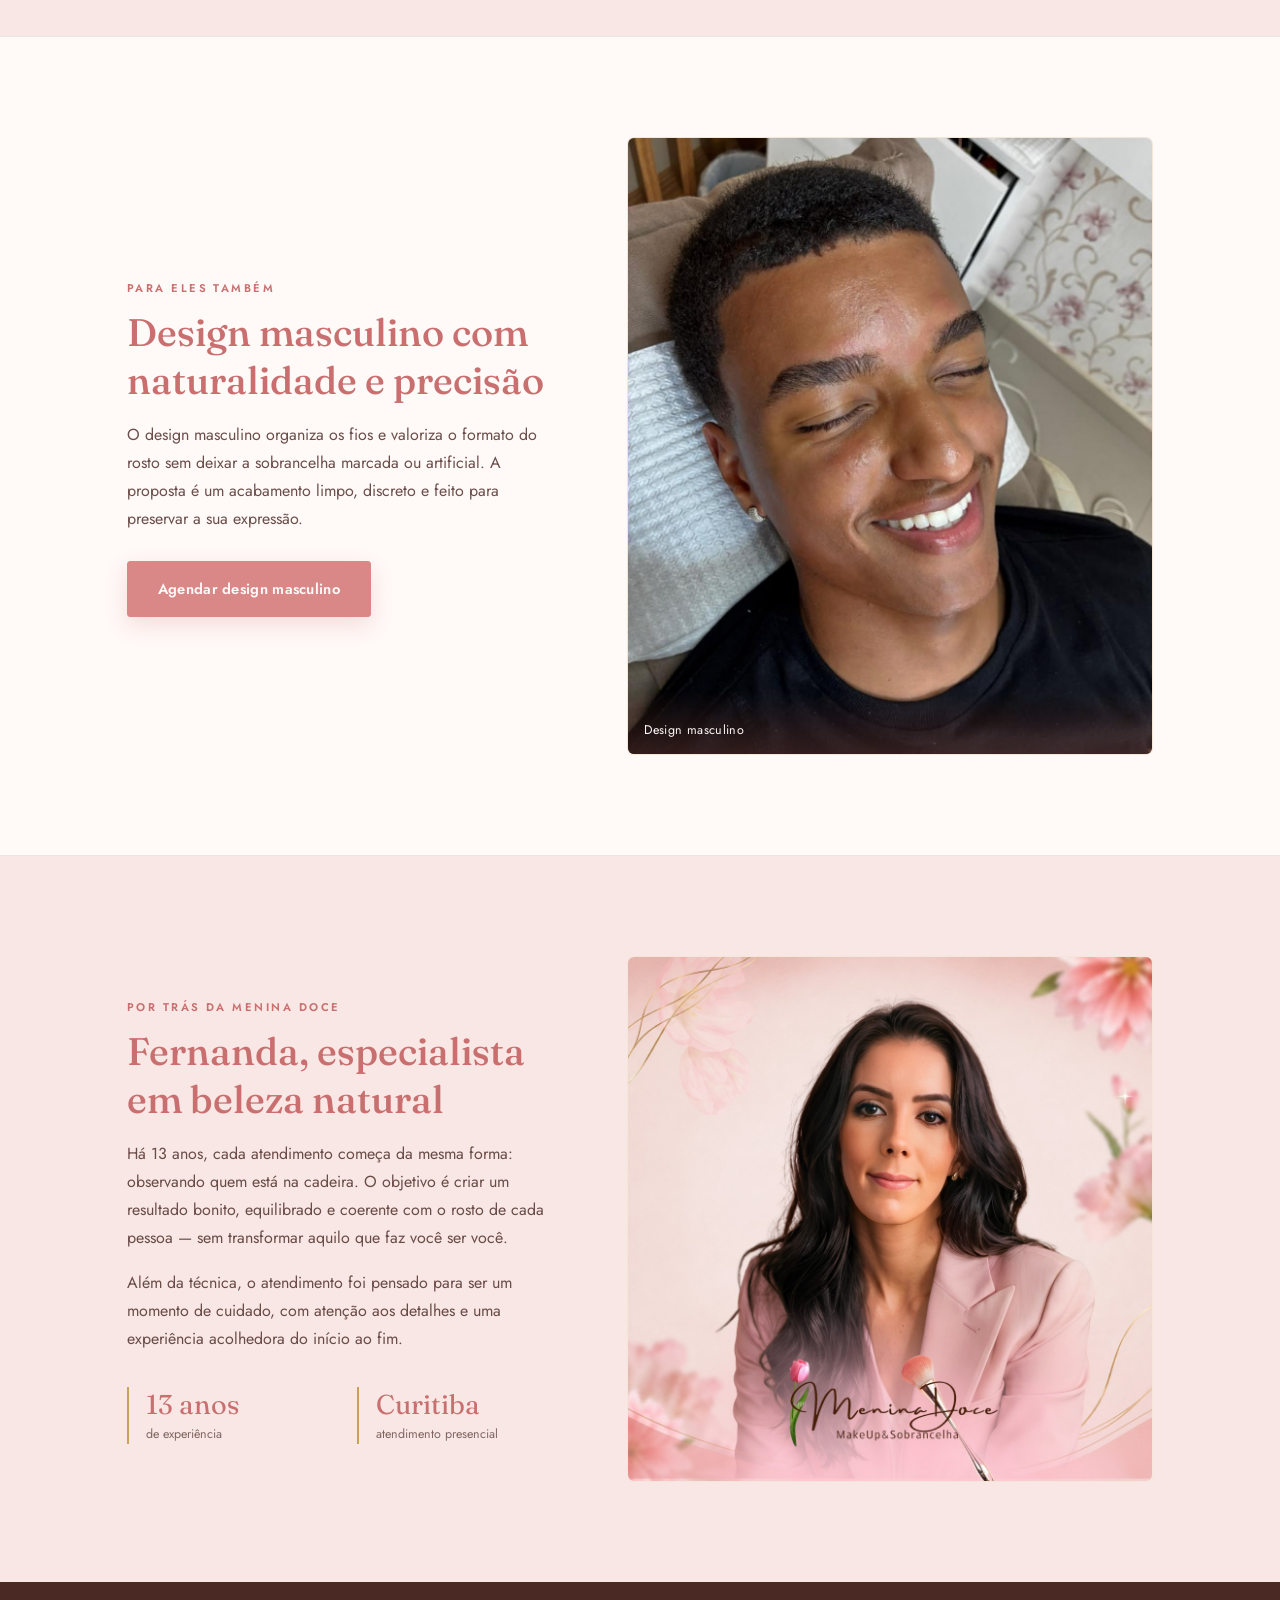
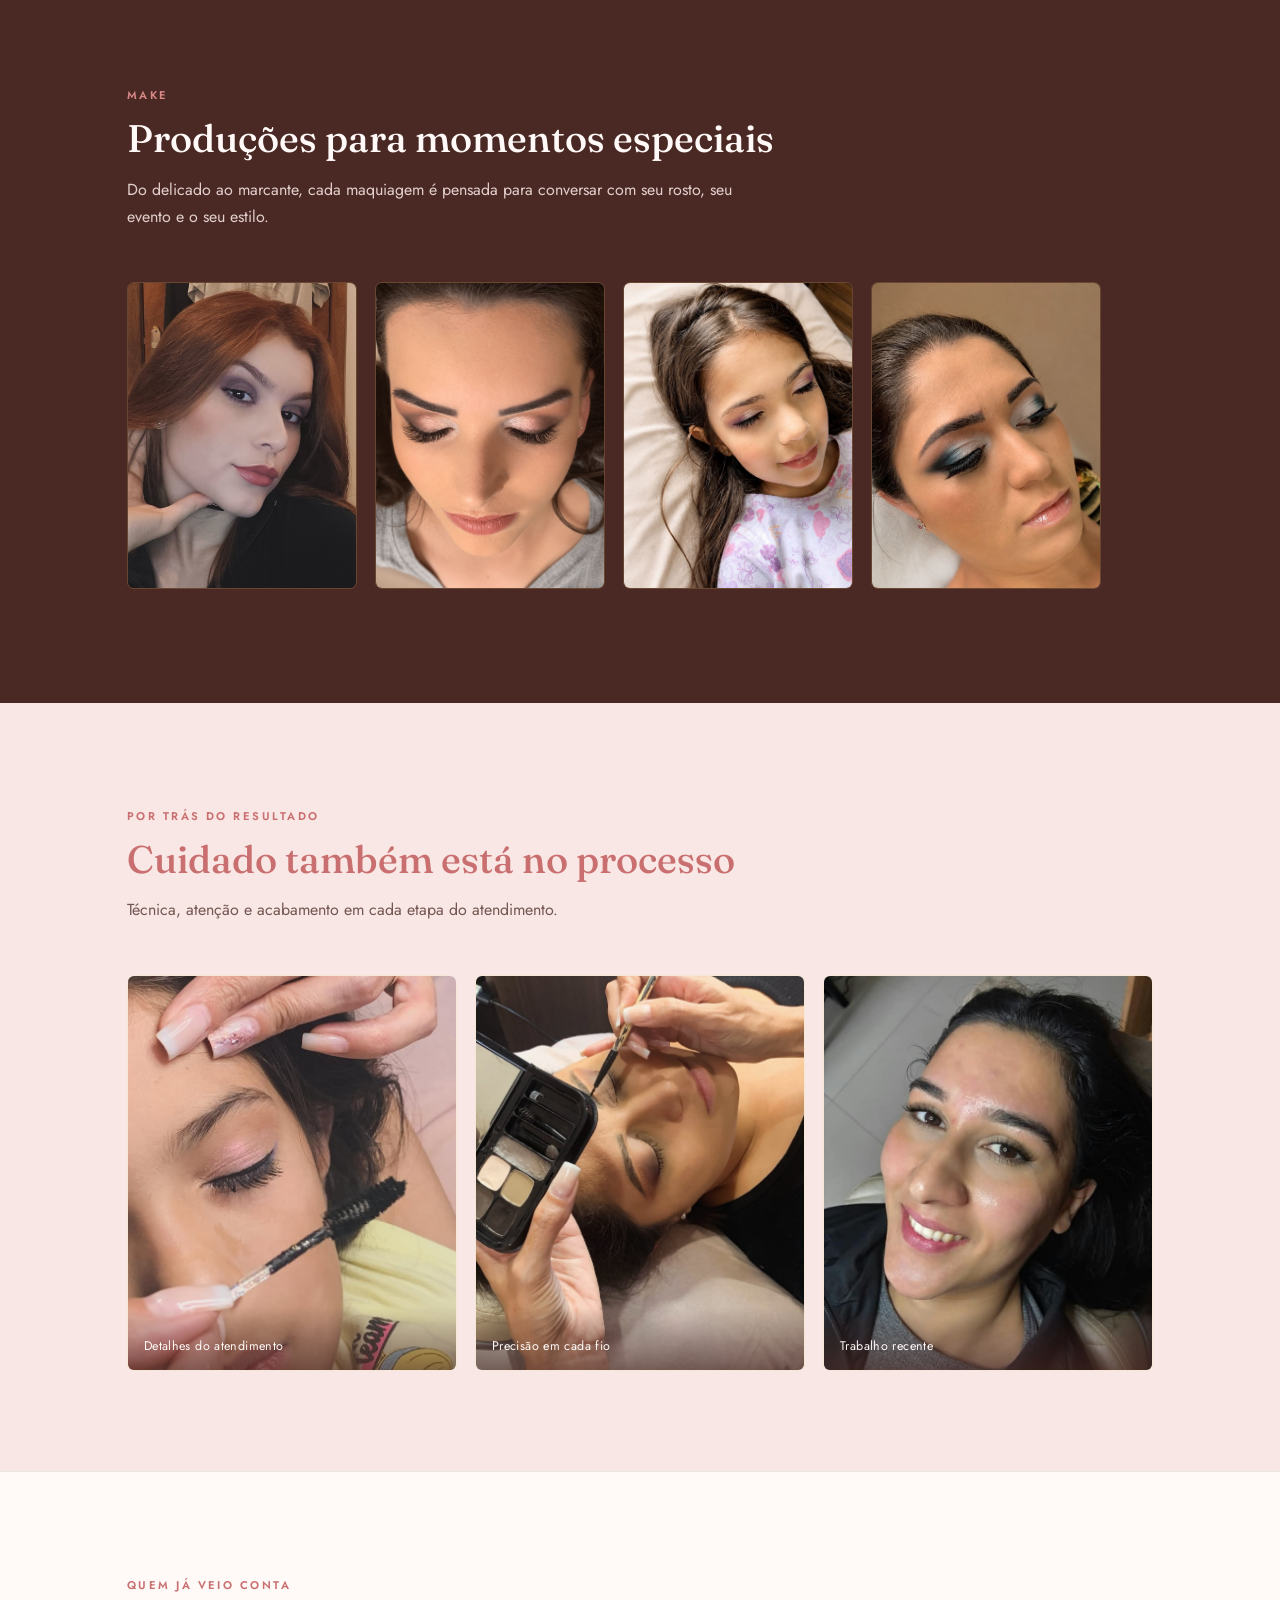
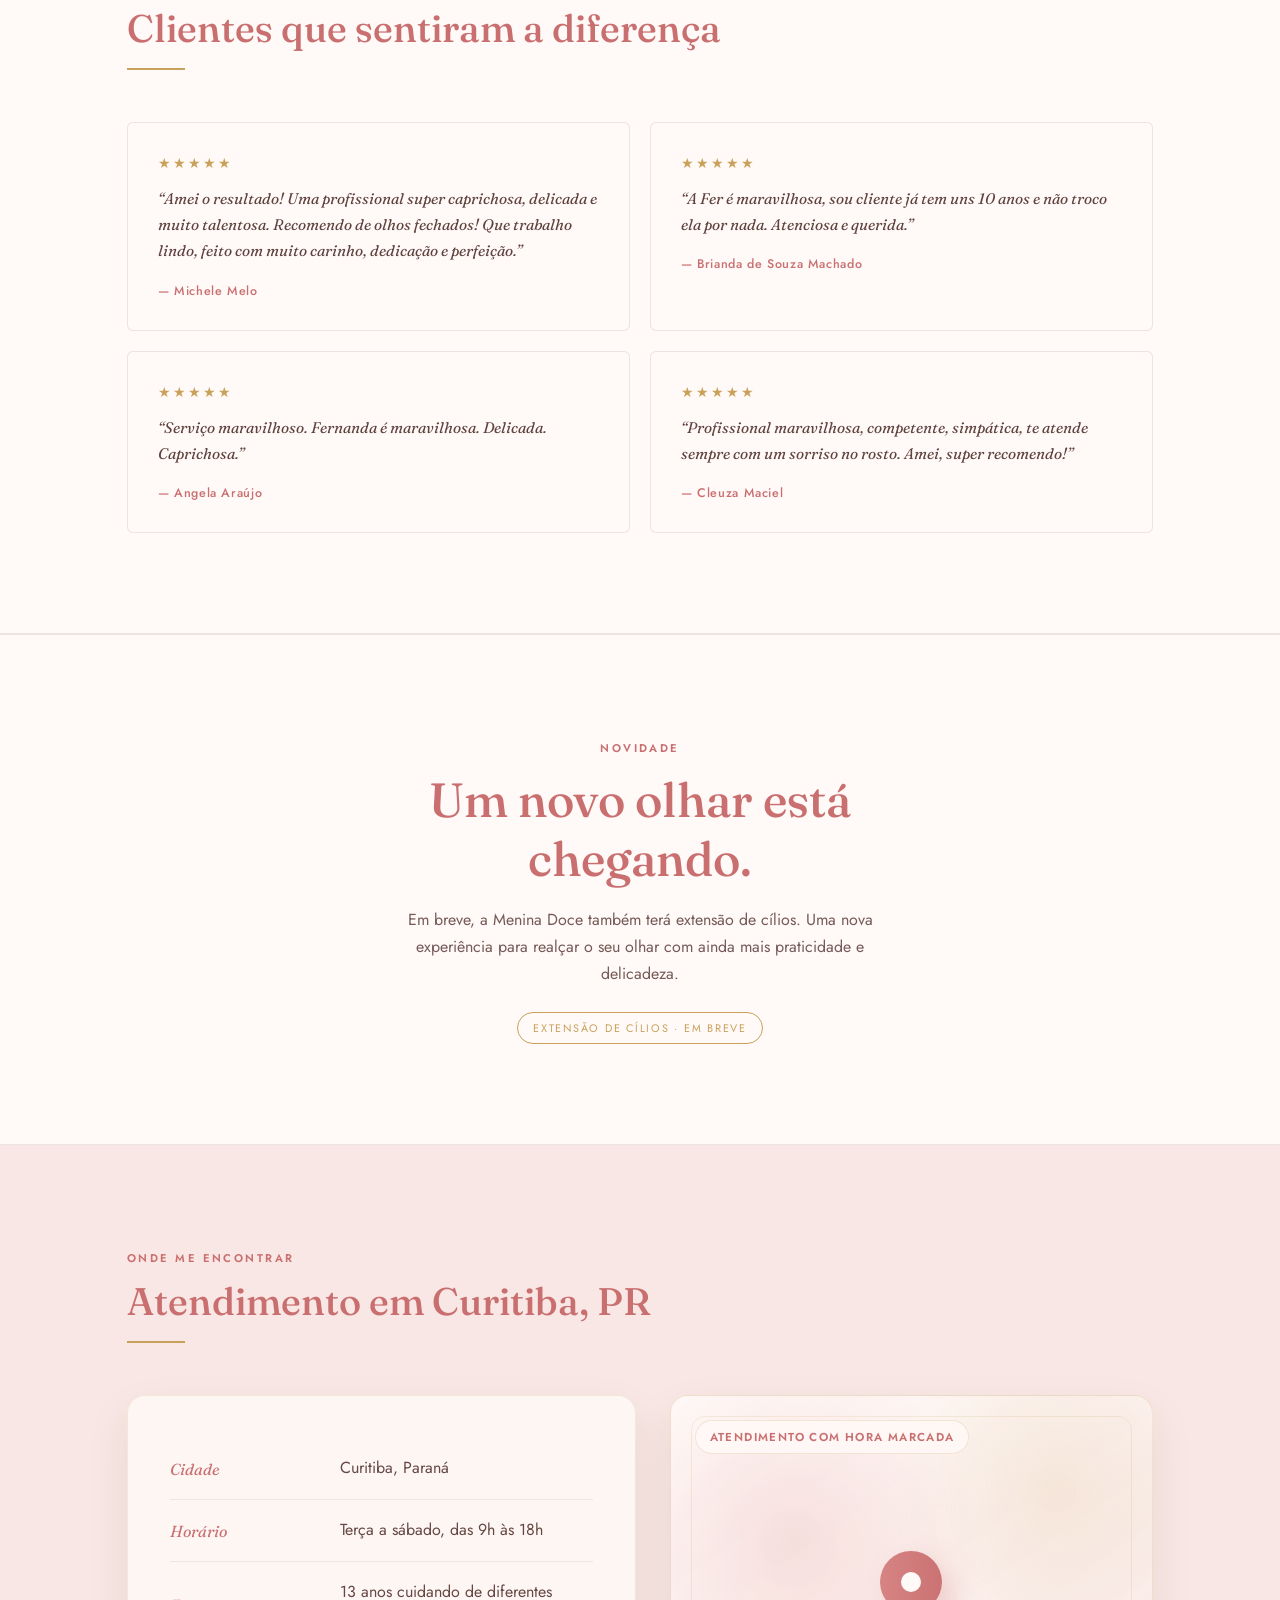
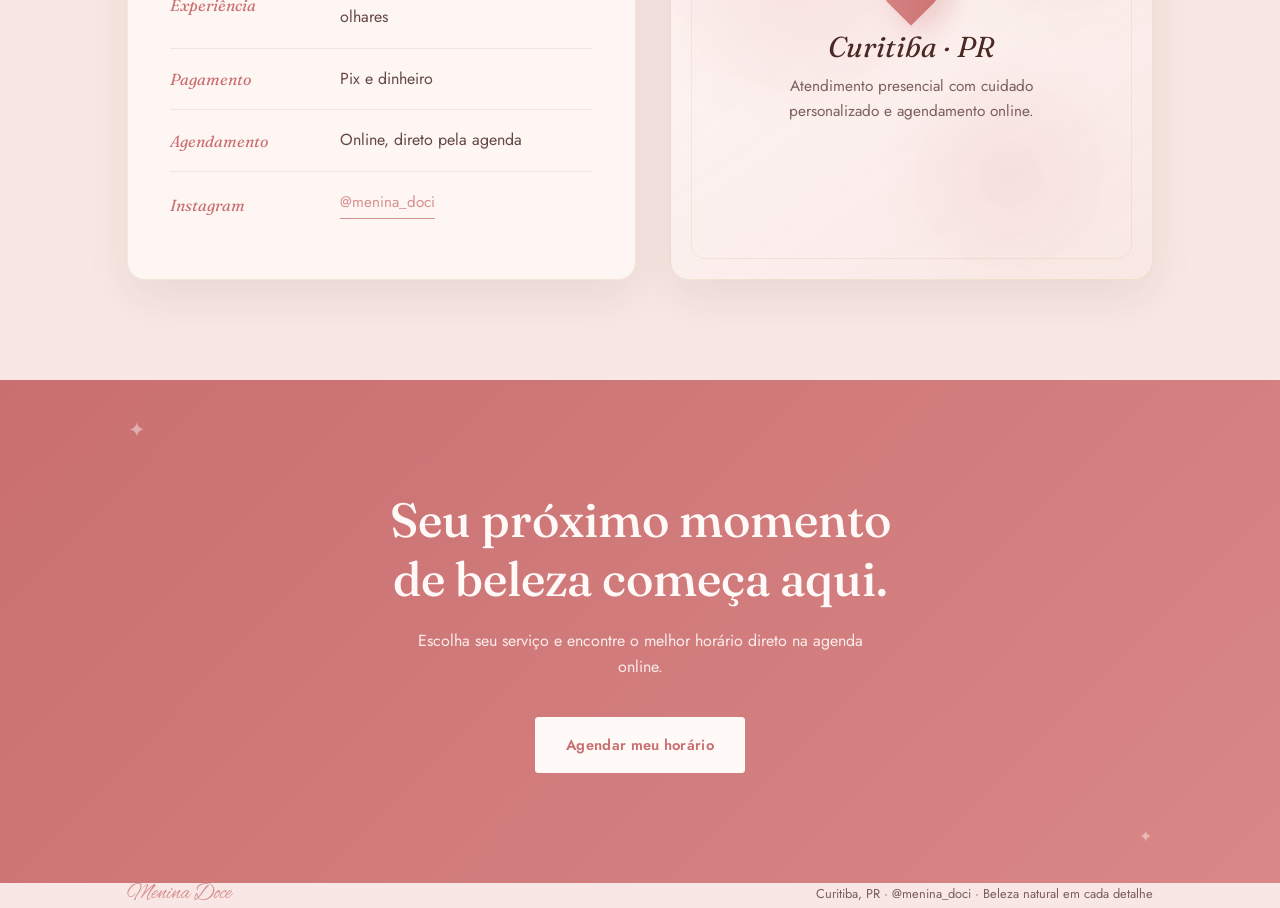
==== commit 5aa00752: "Atualiza imagens do portfólio" ====
--- a/index.html.html
+++ b/index.html.html
@@ -132,14 +132,14 @@
 
               <img
                 class="before-img"
-                src="assets/img3_ba_anna - Copia.jpg"
+                src="assets/b.png"
                 alt="Sobrancelha antes do design"
               >
 
               <img
                 class="after-img"
                 id="afterImg"
-                src="assets/img3_ba_anna.jpg"
+                src="assets/a.png"
                 alt="Sobrancelha depois do design"
               >
 
